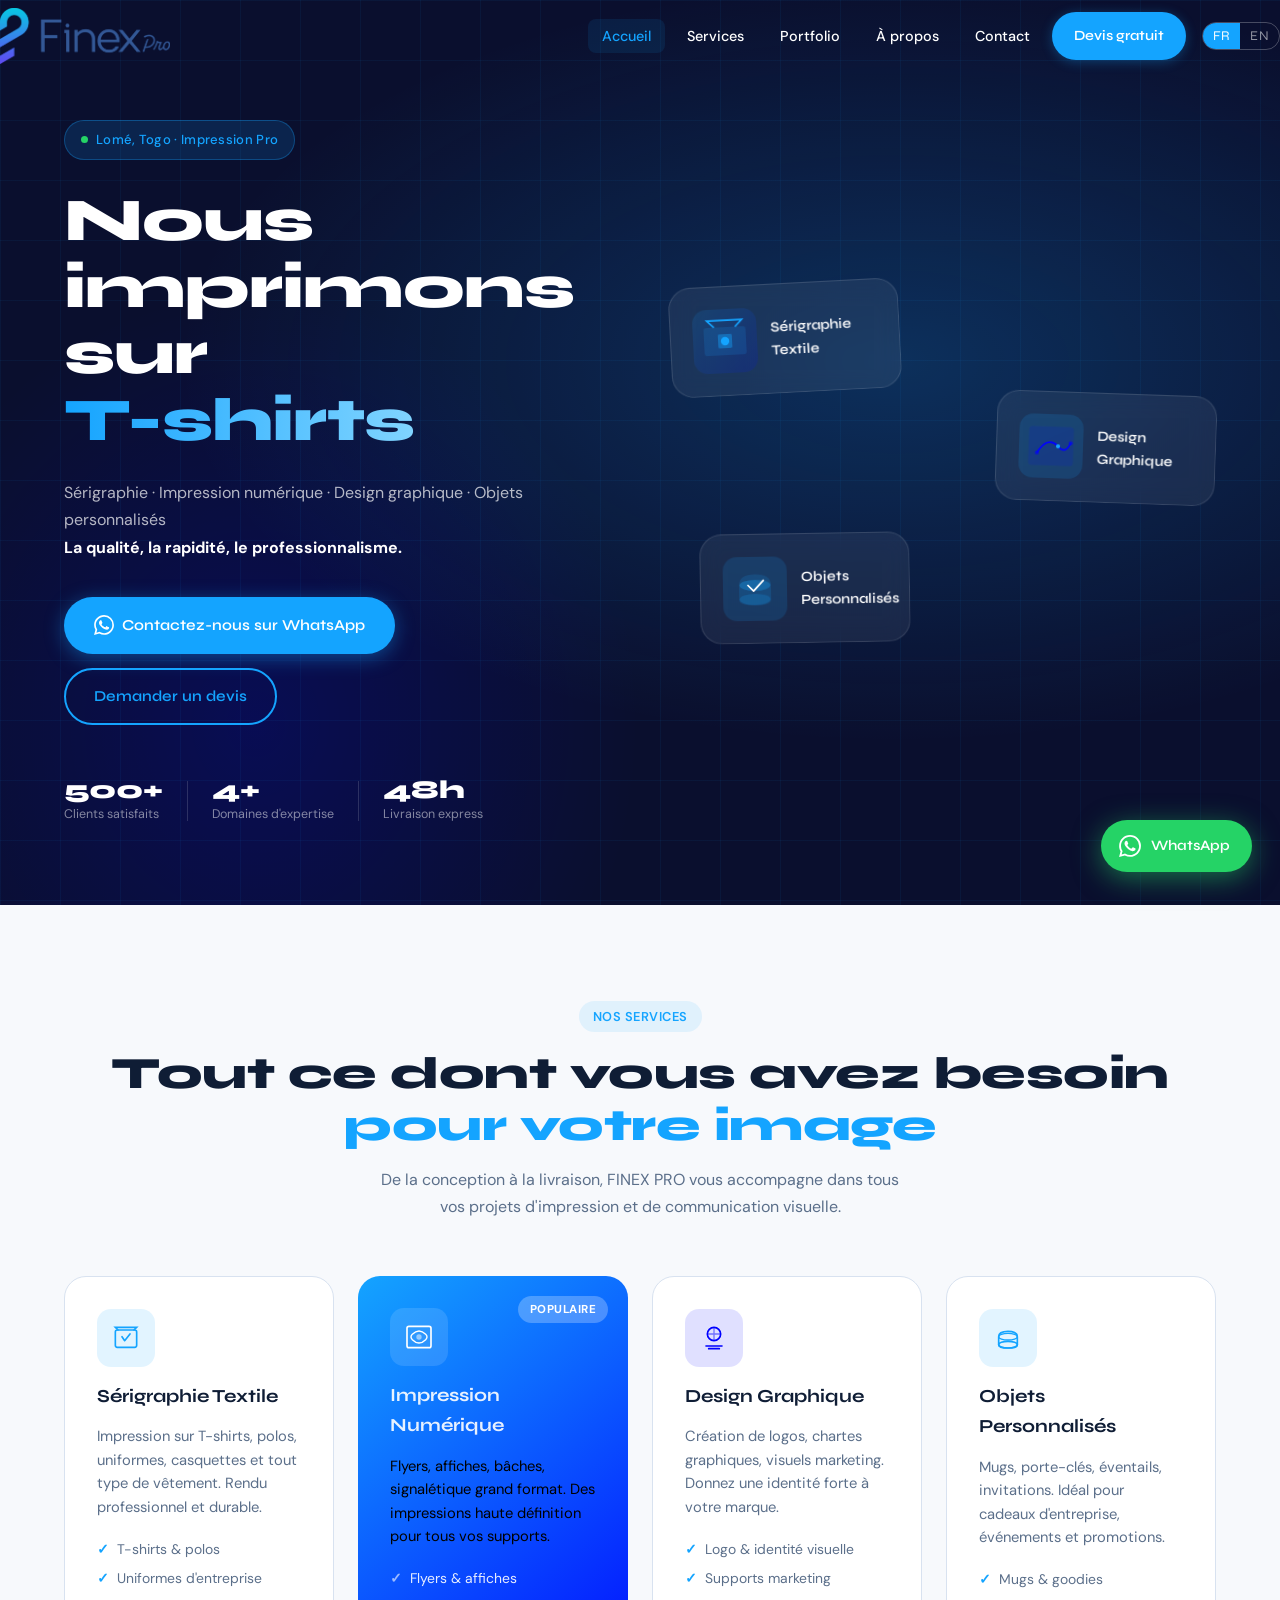
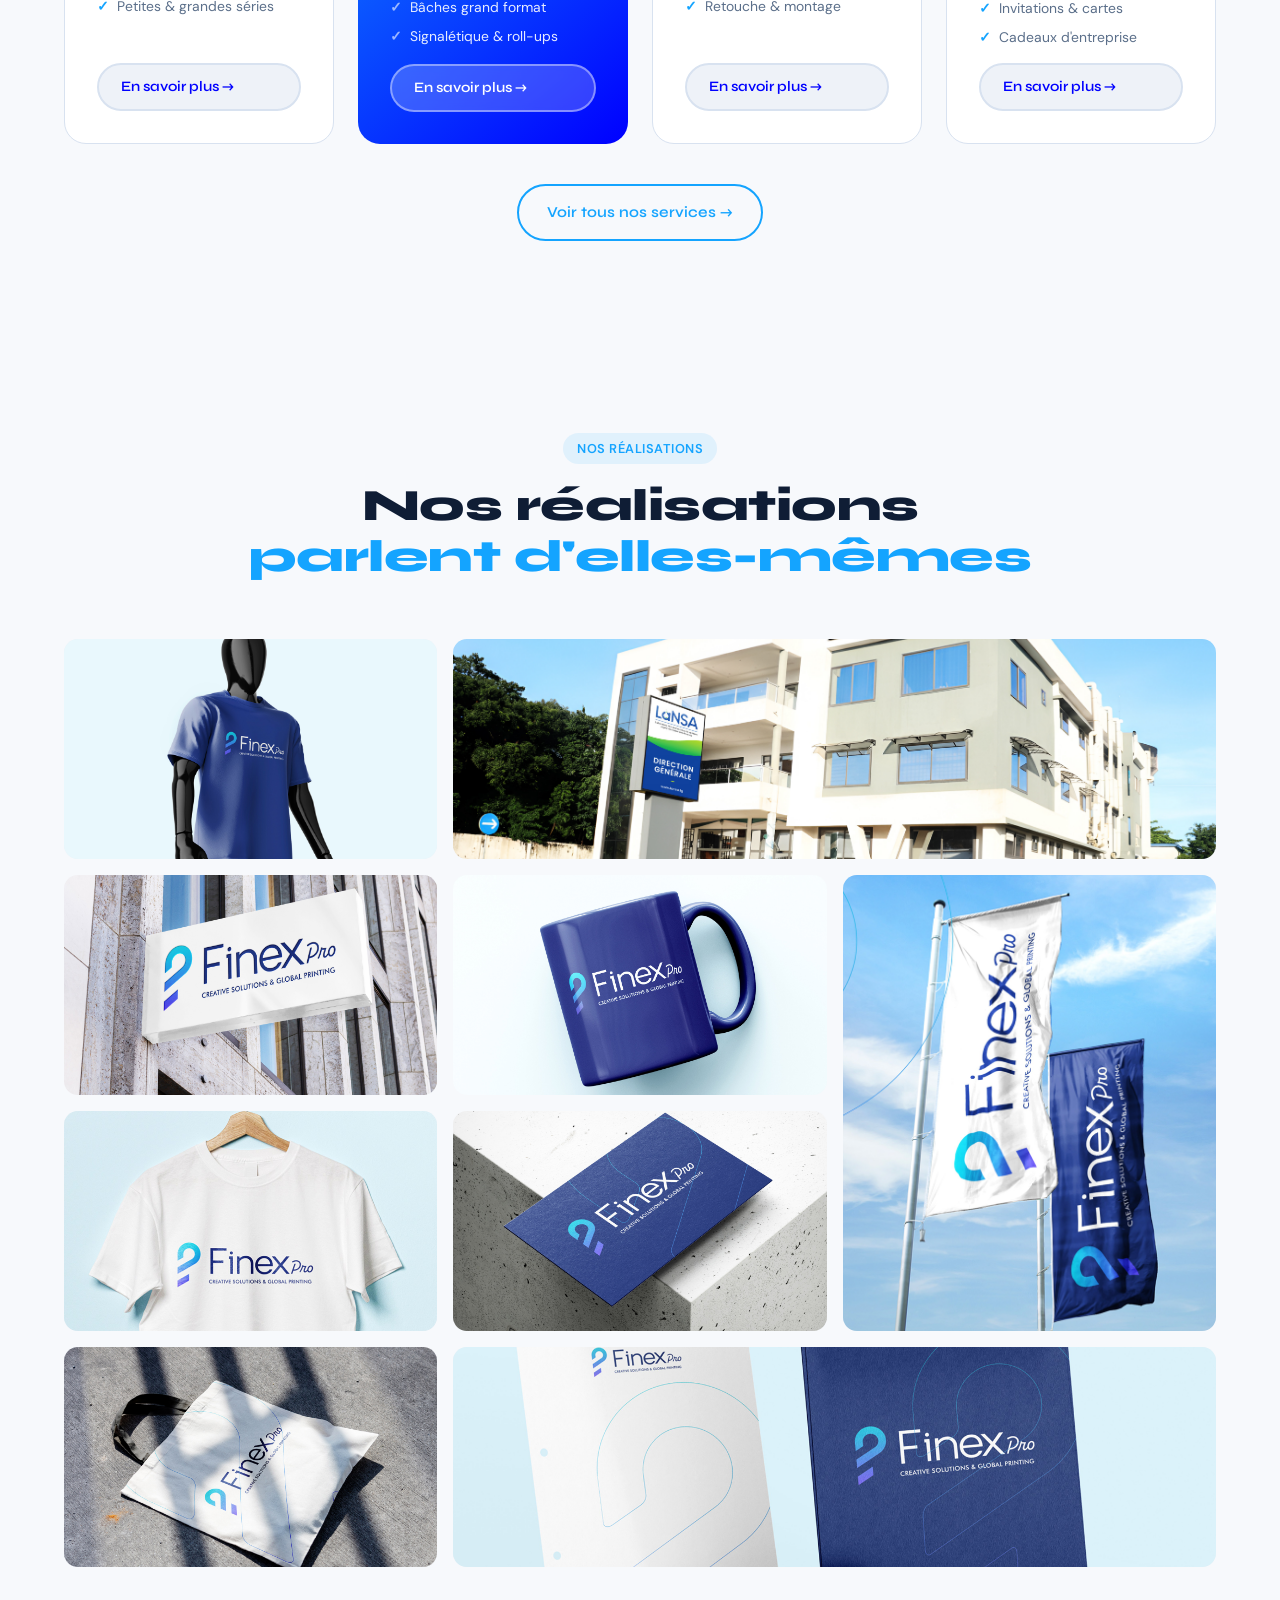
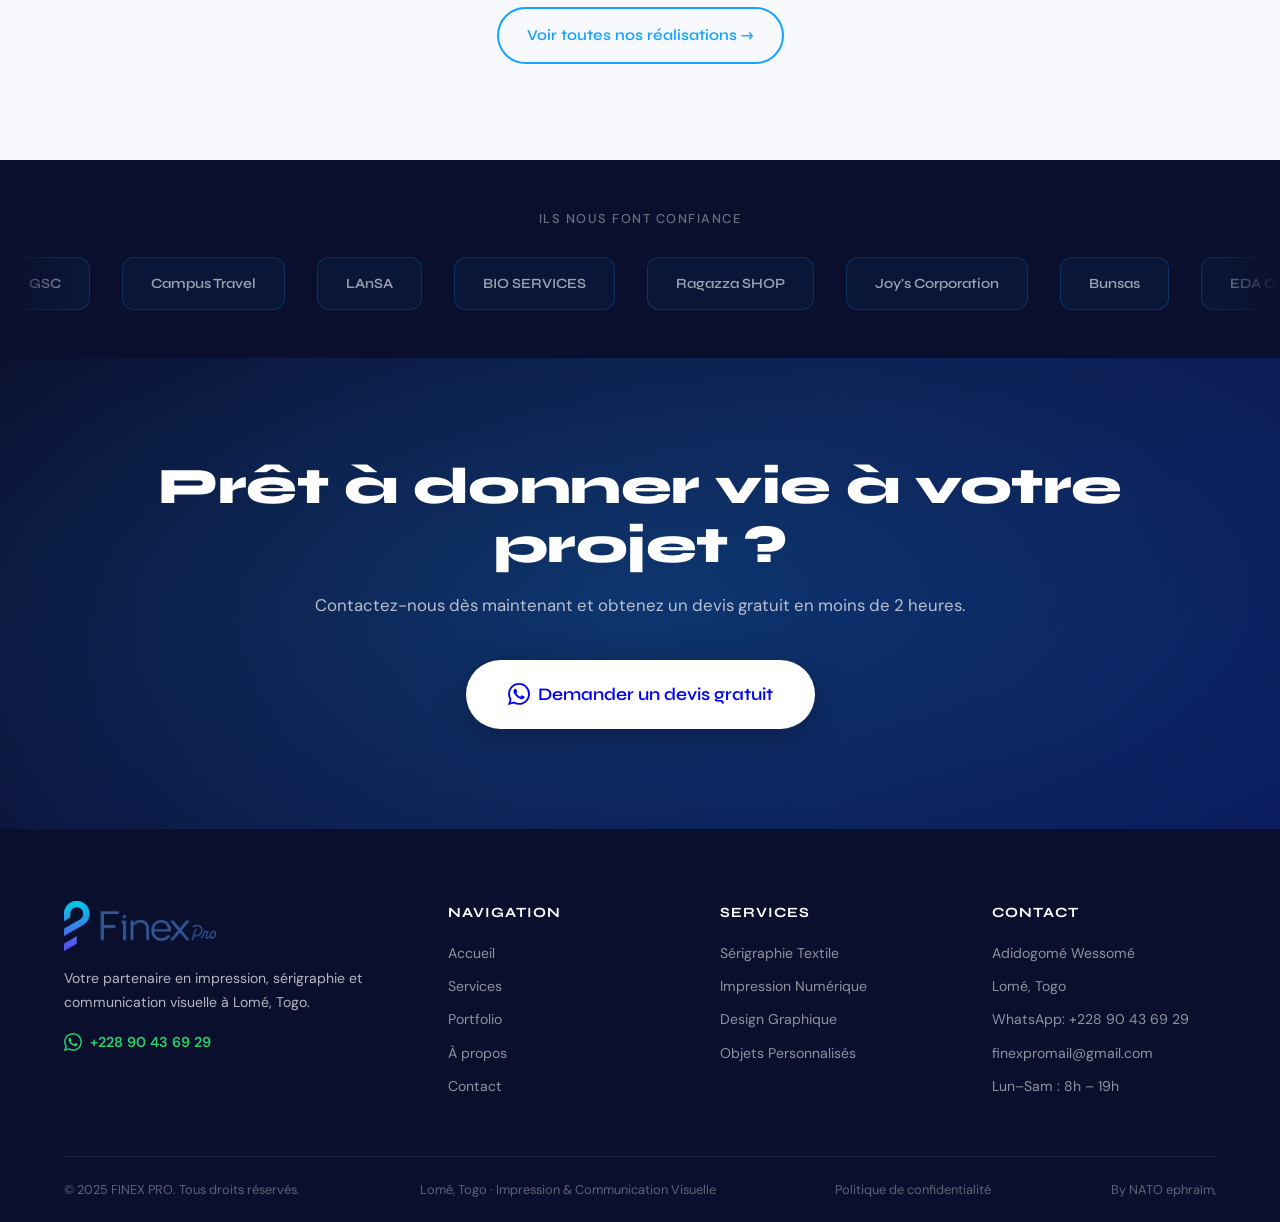
==== index.html @ 0921e0d8 "correct correct portfolio" ====
<!doctype html>
<html lang="fr">
  <head>
    <meta charset="UTF-8" />
    <meta name="viewport" content="width=device-width, initial-scale=1.0" />
    <title>FINEX PRO | Imprimerie, Sérigraphie & Design Graphique à Lomé, Togo</title>
    <meta
      name="description"
      content="FINEX PRO, spécialiste en sérigraphie, impression numérique, design graphique et objets personnalisés à Lomé, Togo."
    />
    <link rel="preconnect" href="https://fonts.googleapis.com" />
    <link rel="preconnect" href="https://fonts.gstatic.com" crossorigin />
    <link
      href="https://fonts.googleapis.com/css2?family=Syne:wght@400;600;700;800&family=DM+Sans:ital,opsz,wght@0,9..40,300;0,9..40,400;0,9..40,500;1,9..40,300&display=swap"
      rel="stylesheet"
    />
    <link rel="stylesheet" href="style.css" />
    <link
      rel="icon"
      href="assets/images/icon/favicon.png"
      type="image/svg+xml"
    />
  </head>
  <body>
    <a
      href="https://wa.me/22890436929?text=Bonjour%2C%20je%20souhaite%20obtenir%20un%20devis%20pour%20des%20services%20d%27impression."
      class="wa-float"
      target="_blank"
      rel="noopener"
      aria-label="Contact WhatsApp"
    >
      <svg viewBox="0 0 24 24" fill="currentColor">
        <path
          d="M17.472 14.382c-.297-.149-1.758-.867-2.03
          -.967-.273-.099-.471-.148-.67.15-.197.297-.767.966
          -.94 1.164-.173.199-.347.223-.644.075-.297-.15-1.255
          -.463-2.39-1.475-.883-.788-1.48-1.761-1.653-2.059-.173
          -.297-.018-.458.13-.606.134-.133.298-.347.446-.52.149
          -.174.198-.298.298-.497.099-.198.05-.371-.025-.52-.075-.149
          -.669-1.612-.916-2.207-.242-.579-.487-.5-.669-.51-.173-.008
          -.371-.01-.57-.01-.198 0-.52.074-.792.372-.272.297-1.04 1.016
          -1.04 2.479 0 1.462 1.065 2.875 1.213 3.074.149.198 2.096 3.2 5.077
           4.487.709.306 1.262.489 1.694.625.712.227 1.36.195 1.871.118.571
           -.085 1.758-.719 2.006-1.413.248-.694.248-1.289.173-1.413-.074-.124
           -.272-.198-.57-.347m-5.421 7.403h-.004a9.87 9.87 0 01-5.031-1.378l-.361
           -.214-3.741.982.998-3.648-.235-.374a9.86 9.86 0 01-1.51-5.26c.001-5.45 4.436
           -9.884 9.888-9.884 2.64 0 5.122 1.03 6.988 2.898a9.825 9.825 0 012.893 6.994c
           -.003 5.45-4.437 9.884-9.885 9.884m8.413-18.297A11.815 11.815 0 0012.05 0C5.495 0
            .16 5.335.157 11.892c0 2.096.547 4.142 1.588 5.945L.057 24l6.305-1.654a11.882 11.882 
            0 005.683 1.448h.005c6.554 0 11.89-5.335 11.893-11.893a11.821 11.821 0 00-3.48-8.413Z"
        />
      </svg>
      <span>WhatsApp</span>
    </a>

    <nav class="navbar" id="navbar">
      <div class="nav-inner">
        <a href="index.html" class="nav-logo">
          <span class="logo-mark"
            ><img
              src="assets/images/LOGO & SYMBOLE FinexPro 1.png"
              alt="FINEX PRO"
          /></span>
        </a>
        <button class="nav-toggle" id="navToggle" aria-label="Menu">
          <span></span><span></span><span></span>
        </button>
        <ul class="nav-links" id="navLinks">
          <li>
            <a href="index.html" class="nav-link active" data-i18n="nav.home">Accueil</a>
          </li>
          <li>
            <a href="services.html" class="nav-link" data-i18n="nav.services">Services</a>
          </li>
          <li>
            <a href="portfolio.html" class="nav-link" data-i18n="nav.portfolio">Portfolio</a>
          </li>
          <li>
            <a href="about.html" class="nav-link" data-i18n="nav.about">À propos</a>
          </li>
          <li>
            <a href="contact.html" class="nav-link" data-i18n="nav.contact">Contact</a>
          </li>
          <li>
            <a href="devis.html" class="btn btn-nav" data-i18n="nav.devis">Devis gratuit</a>
          </li>
          <li class="nav-controls">
            <div class="lang-switcher">
              <button class="lang-btn active" data-lang="fr">FR</button>
              <button class="lang-btn" data-lang="en">EN</button>
            </div>
          </li>
        </ul>
      </div>
    </nav>

    <section class="hero" id="home">
      <div class="hero-bg">
        <div class="hero-mesh"></div>
        <div class="hero-grid"></div>
      </div>
      <div class="hero-content">
        <div class="hero-badge reveal">
          <span class="badge-dot"></span>
          <span data-i18n="hero.badge">Lomé, Togo · Impression Pro</span>
        </div>
        <h1 class="hero-title reveal">
          <span data-i18n="hero.title.prefix">Nous imprimons sur</span><br />
          <span class="hero-rotate-wrap">
            <span class="hero-rotate" id="heroRotate">T-shirts</span>
          </span>
        </h1>
        <p class="hero-sub reveal">
          <span data-i18n="hero.sub">Sérigraphie, Impression numérique, Design graphique & Objets personnalisés</span><br/>
          <strong data-i18n="hero.sub.strong">La qualité, la rapidité, le professionnalisme.</strong>
        </p>
        <div class="hero-ctas reveal">
          <a
            href="https://wa.me/22890436929?text=Bonjour%2C%20je%20souhaite%20obtenir%20un%20devis%20pour%20des%20services%20d%27impression."
            class="btn btn-primary"
            target="_blank"
          >
            <svg viewBox="0 0 24 24" fill="currentColor" width="20" height="20">
              <path
                d="M17.472 14.382c-.297-.149-1.758-.867-2.03-.967-.273-.099-.471-.148-.67.15-.197.297-.767.966-.94 1.164-.173.199-.347.223-.644.075-.297-.15-1.255-.463-2.39-1.475-.883-.788-1.48-1.761-1.653-2.059-.173-.297-.018-.458.13-.606.134-.133.298-.347.446-.52.149-.174.198-.298.298-.497.099-.198.05-.371-.025-.52-.075-.149-.669-1.612-.916-2.207-.242-.579-.487-.5-.669-.51-.173-.008-.371-.01-.57-.01-.198 0-.52.074-.792.372-.272.297-1.04 1.016-1.04 2.479 0 1.462 1.065 2.875 1.213 3.074.149.198 2.096 3.2 5.077 4.487.709.306 1.262.489 1.694.625.712.227 1.36.195 1.871.118.571-.085 1.758-.719 2.006-1.413.248-.694.248-1.289.173-1.413-.074-.124-.272-.198-.57-.347m-5.421 7.403h-.004a9.87 9.87 0 01-5.031-1.378l-.361-.214-3.741.982.998-3.648-.235-.374a9.86 9.86 0 01-1.51-5.26c.001-5.45 4.436-9.884 9.888-9.884 2.64 0 5.122 1.03 6.988 2.898a9.825 9.825 0 012.893 6.994c-.003 5.45-4.437 9.884-9.885 9.884m8.413-18.297A11.815 11.815 0 0012.05 0C5.495 0 .16 5.335.157 11.892c0 2.096.547 4.142 1.588 5.945L.057 24l6.305-1.654a11.882 11.882 0 005.683 1.448h.005c6.554 0 11.89-5.335 11.893-11.893a11.821 11.821 0 00-3.48-8.413Z"
              />
            </svg>
            <span data-i18n="hero.cta.wa">Contactez-nous sur WhatsApp</span>
          </a>
          <a
            href="devis.html"
            class="btn btn-outline"
            data-i18n="hero.cta.devis"
            >Demander un devis</a
          >
        </div>
        <div class="hero-stats reveal">
          <div class="stat">
            <span class="stat-num">500+</span>
            <span class="stat-label" data-i18n="hero.stat1">Clients satisfaits</span>
          </div>
          <div class="stat-div"></div>
          <div class="stat">
            <span class="stat-num">4</span>
            <span class="stat-label" data-i18n="hero.stat2">Domaines d'expertise</span>
          </div>
          <div class="stat-div"></div>
          <div class="stat">
            <span class="stat-num">48h</span>
            <span class="stat-label" data-i18n="hero.stat3">Livraison express</span>
          </div>
        </div>
      </div>
      <div class="hero-visual reveal">
        <div class="hero-card-stack">
          <div class="hcard hcard-1">
            <div
              class="hcard-img"
              style="background: linear-gradient(135deg, #14a4ff22, #0000ff22)"
            >
              <svg
                viewBox="0 0 80 80"
                fill="none"
                xmlns="http://www.w3.org/2000/svg"
                width="56"
                height="56"
              >
                <rect
                  x="10"
                  y="20"
                  width="60"
                  height="40"
                  rx="4"
                  fill="#14a4ff"
                  opacity=".15"
                />
                <path
                  d="M25 20 L15 10 L65 10 L55 20"
                  stroke="#14a4ff"
                  stroke-width="2.5"
                  fill="none"
                />
                <rect
                  x="30"
                  y="30"
                  width="20"
                  height="20"
                  rx="2"
                  fill="#14a4ff"
                  opacity=".4"
                />
                <circle cx="40" cy="40" r="6" fill="#14a4ff" />
              </svg>
            </div>
            <span data-i18n="hero.card1">Sérigraphie Textile</span>
          </div>
          <div class="hcard hcard-2">
            <div class="hcard-img">
              <svg
                viewBox="0 0 80 80"
                fill="none"
                xmlns="http://www.w3.org/2000/svg"
                width="56"
                height="56"
              >
                <rect
                  x="8"
                  y="12"
                  width="64"
                  height="56"
                  rx="5"
                  fill="#0000ff"
                  opacity=".12"
                />
                <path
                  d="M20 50 Q35 25 50 40 Q60 52 68 35"
                  stroke="#0000ff"
                  stroke-width="2.5"
                  fill="none"
                />
                <circle cx="20" cy="50" r="3" fill="#0000ff" opacity=".6" />
                <circle cx="50" cy="40" r="3" fill="#14a4ff" />
                <circle cx="68" cy="35" r="3" fill="#0000ff" opacity=".6" />
              </svg>
            </div>
            <span data-i18n="hero.card2">Design Graphique</span>
          </div>
          <div class="hcard hcard-3">
            <div class="hcard-img">
              <svg
                viewBox="0 0 80 80"
                fill="none"
                xmlns="http://www.w3.org/2000/svg"
                width="56"
                height="56"
              >
                <ellipse
                  cx="40"
                  cy="55"
                  rx="22"
                  ry="8"
                  fill="#14a4ff"
                  opacity=".2"
                />
                <path
                  d="M18 35 Q18 20 40 20 Q62 20 62 35 L62 55 Q62 63 40 63 Q18 63 18 55 Z"
                  fill="#14a4ff"
                  opacity=".15"
                  stroke="#14a4ff"
                  stroke-width="1.5"
                />
                <ellipse
                  cx="40"
                  cy="35"
                  rx="22"
                  ry="8"
                  fill="#14a4ff"
                  opacity=".3"
                />
                <path
                  d="M30 35 L38 43 L52 28"
                  stroke="#fff"
                  stroke-width="2.5"
                  stroke-linecap="round"
                  stroke-linejoin="round"
                />
              </svg>
            </div>
            <span data-i18n="hero.card3">Objets Personnalisés</span>
          </div>
        </div>
      </div>
    </section>

    <!-- Services (aperçu) -->
    <section class="section services" id="services">
      <div class="container">
        <div class="section-header reveal">
          <span class="section-tag" data-i18n="svc.tag">Nos Services</span>
          <h2 class="section-title">
            <span data-i18n="svc.title">Tout ce dont vous avez besoin</span
            ><br /><em data-i18n="svc.title.em">pour votre image</em>
          </h2>
          <p class="section-desc" data-i18n="svc.desc">
            De la conception à la livraison, FINEX PRO vous accompagne dans tous
            vos projets d'impression et de communication visuelle.
          </p>
        </div>
        <div class="services-grid">
          <div class="service-card reveal" data-delay="0">
            <div class="service-icon" style="--ic: #14a4ff">
              <svg viewBox="0 0 48 48" fill="none" width="32" height="32">
                <path
                  d="M12 12 L8 8 L40 8 L36 12"
                  stroke="currentColor"
                  stroke-width="2.5"
                  fill="none"
                  stroke-linecap="round"
                />
                <rect
                  x="8"
                  y="12"
                  width="32"
                  height="26"
                  rx="3"
                  stroke="currentColor"
                  stroke-width="2.5"
                />
                <path
                  d="M18 22 L22 28 L30 18"
                  stroke="currentColor"
                  stroke-width="2.5"
                  stroke-linecap="round"
                  stroke-linejoin="round"
                />
              </svg>
            </div>
            <h3 data-i18n="svc.s1.title">Sérigraphie Textile</h3>
            <p data-i18n="svc.s1.desc">
              Impression sur T-shirts, polos, uniformes, casquettes et tout type
              de vêtement. Rendu professionnel et durable.
            </p>
            <ul class="service-features">
              <li><span data-i18n="svc.s1.f1">T-shirts &amp; polos</span></li>
              <li><span data-i18n="svc.s1.f2">Uniformes d'entreprise</span></li>
              <li>
                <span data-i18n="svc.s1.f3">Petites &amp; grandes séries</span>
              </li>
            </ul>
            <a
              href="services.html#serigraphie"
              class="btn btn-service"
              data-i18n="svc.s1.btn"
              >En savoir plus →</a
            >
          </div>
          <div
            class="service-card service-card--featured reveal"
            data-delay="100"
          >
            <div class="service-badge" data-i18n="svc.s2.badge">Populaire</div>
            <div class="service-icon" style="--ic: #fff">
              <svg viewBox="0 0 48 48" fill="none" width="32" height="32">
                <rect
                  x="6"
                  y="8"
                  width="36"
                  height="32"
                  rx="3"
                  stroke="currentColor"
                  stroke-width="2.5"
                />
                <path
                  d="M14 20 Q24 10 34 20 Q38 24 34 28 Q24 38 14 28 Q10 24 14 20Z"
                  stroke="currentColor"
                  stroke-width="2"
                  fill="none"
                />
                <circle
                  cx="24"
                  cy="24"
                  r="4"
                  fill="currentColor"
                  opacity=".5"
                />
              </svg>
            </div>
            <h3 data-i18n="svc.s2.title">Impression Numérique</h3>
            <p data-i18n="svc.s2.desc" style="color:#000;">
              Flyers, affiches, bâches, signalétique grand format. Des
              impressions haute définition pour tous vos supports.
            </p>
            <ul class="service-features">
              <li><span data-i18n="svc.s2.f1">Flyers &amp; affiches</span></li>
              <li><span data-i18n="svc.s2.f2">Bâches grand format</span></li>
              <li>
                <span data-i18n="svc.s2.f3">Signalétique &amp; roll-ups</span>
              </li>
            </ul>
            <a
              href="services.html#impression"
              class="btn btn-service-light"
              data-i18n="svc.s2.btn"
              >En savoir plus →</a
            >
          </div>
          <div class="service-card reveal" data-delay="200">
            <div class="service-icon" style="--ic: #0000ff">
              <svg viewBox="0 0 48 48" fill="none" width="32" height="32">
                <circle
                  cx="24"
                  cy="18"
                  r="10"
                  stroke="currentColor"
                  stroke-width="2.5"
                />
                <path
                  d="M24 8 L24 28 M14 18 L34 18"
                  stroke="currentColor"
                  stroke-width="2"
                  opacity=".5"
                />
                <path
                  d="M12 36 L36 36 M16 40 L32 40"
                  stroke="currentColor"
                  stroke-width="2.5"
                  stroke-linecap="round"
                />
              </svg>
            </div>
            <h3 data-i18n="svc.s3.title">Design Graphique</h3>
            <p data-i18n="svc.s3.desc">
              Création de logos, chartes graphiques, visuels marketing. Donnez
              une identité forte à votre marque.
            </p>
            <ul class="service-features">
              <li>
                <span data-i18n="svc.s3.f1">Logo &amp; identité visuelle</span>
              </li>
              <li><span data-i18n="svc.s3.f2">Supports marketing</span></li>
              <li><span data-i18n="svc.s3.f3">Retouche &amp; montage</span></li>
            </ul>
            <a
              href="services.html#design"
              class="btn btn-service"
              data-i18n="svc.s3.btn"
              >En savoir plus →</a
            >
          </div>
          <div class="service-card reveal" data-delay="300">
            <div class="service-icon" style="--ic: #14a4ff">
              <svg viewBox="0 0 48 48" fill="none" width="32" height="32">
                <ellipse
                  cx="24"
                  cy="34"
                  rx="14"
                  ry="5"
                  stroke="currentColor"
                  stroke-width="2.5"
                />
                <path
                  d="M10 22 Q10 14 24 14 Q38 14 38 22 L38 34 Q38 39 24 39 Q10 39 10 34 Z"
                  stroke="currentColor"
                  stroke-width="2.5"
                  fill="none"
                />
                <ellipse
                  cx="24"
                  cy="22"
                  rx="14"
                  ry="5"
                  stroke="currentColor"
                  stroke-width="2"
                />
              </svg>
            </div>
            <h3 data-i18n="svc.s4.title">Objets Personnalisés</h3>
            <p data-i18n="svc.s4.desc">
              Mugs, porte-clés, éventails, invitations. Idéal pour cadeaux
              d'entreprise, événements et promotions.
            </p>
            <ul class="service-features">
              <li><span data-i18n="svc.s4.f1">Mugs &amp; goodies</span></li>
              <li>
                <span data-i18n="svc.s4.f2">Invitations &amp; cartes</span>
              </li>
              <li><span data-i18n="svc.s4.f3">Cadeaux d'entreprise</span></li>
            </ul>
            <a
              href="services.html#objets"
              class="btn btn-service"
              data-i18n="svc.s4.btn"
              >En savoir plus →</a
            >
          </div>
        </div>
        <div class="section-cta reveal">
          <a href="services.html" class="btn btn-outline" data-i18n="svc.all"
            >Voir tous nos services →</a
          >
        </div>
      </div>
    </section>

    <!-- Portfolio (aperçu) -->
    <section class="section portfolio" id="portfolio">
      <div class="container">
        <div class="section-header reveal">
          <span class="section-tag" data-i18n="pf.tag">Nos Réalisations</span>
          <h2 class="section-title">
            <span data-i18n="pf.title">Nos réalisations</span><br /><em
              data-i18n="pf.title.em"
              >parlent d'elles-mêmes</em
            >
          </h2>
        </div>
        <div class="portfolio-grid" id="portfolioGrid">
          <!-- Item 1 -->
          <div class="portfolio-item reveal" data-category="serigraphie">
            <div class="portfolio-img">
              <img src="assets/images/image.png" alt="T-shirt personnalisé FINEX PRO" loading="lazy" style="object-position:center 15%;" />
            </div>
            <div class="portfolio-overlay">
              <span>T-shirt Personnalisé</span>
              <small>Sérigraphie Textile</small>
            </div>
          </div>
          <!-- Item 2 – wide -->
          <div class="portfolio-item portfolio-item--wide reveal" data-category="impression">
            <div class="portfolio-img">
              <img src="assets/images/LaNSA - CHARTE GRAPHIQUE - 03-70.jpg.jpeg" alt="Signalétique extérieure LaNSA" loading="lazy" style="object-position:center center;" />
            </div>
            <div class="portfolio-overlay">
              <span>Signalétique Extérieure</span>
              <small>Impression Numérique</small>
            </div>
          </div>
          <!-- Item 3 -->
          <div class="portfolio-item reveal" data-category="design">
            <div class="portfolio-img">
              <img src="assets/images/enseigne murale.png" alt="Enseigne murale lumineuse" loading="lazy" style="object-position:center center;" />
            </div>
            <div class="portfolio-overlay">
              <span>Enseigne Murale</span>
              <small>Design Graphique</small>
            </div>
          </div>
          <!-- Item 4 -->
          <div class="portfolio-item reveal" data-category="objets">
            <div class="portfolio-img">
              <img src="assets/images/gobelet.png" alt="Gobelet personnalisé" loading="lazy" style="object-position:center center;" />
            </div>
            <div class="portfolio-overlay">
              <span>Gobelet Personnalisé</span>
              <small>Objets Personnalisés</small>
            </div>
          </div>
          <!-- Item 5 – tall -->
          <div class="portfolio-item portfolio-item--tall reveal" data-category="impression">
            <div class="portfolio-img">
              <img src="assets/images/image_3.png" alt="Drapeaux grand format" loading="lazy" style="object-position:center top;" />
            </div>
            <div class="portfolio-overlay">
              <span>Drapeaux Grand Format</span>
              <small>Impression Numérique</small>
            </div>
          </div>
          <!-- Item 6 -->
          <div class="portfolio-item reveal" data-category="serigraphie">
            <div class="portfolio-img">
              <img src="assets/images/image_4.png" alt="T-shirt blanc sérigraphié" loading="lazy" style="object-position:center 20%;" />
            </div>
            <div class="portfolio-overlay">
              <span>T-shirt Sérigraphié</span>
              <small>Sérigraphie Textile</small>
            </div>
          </div>
          <!-- Item 7 -->
          <div class="portfolio-item reveal" data-category="design">
            <div class="portfolio-img">
              <img src="assets/images/plaques.png" alt="Carte de visite premium" loading="lazy" style="object-position:center center;" />
            </div>
            <div class="portfolio-overlay">
              <span>Carte de Visite Premium</span>
              <small>Design Graphique</small>
            </div>
          </div>
          <!-- Item 8 -->
          <div class="portfolio-item reveal" data-category="serigraphie">
            <div class="portfolio-img">
              <img src="assets/images/sac à main.png" alt="Tote bag personnalisé sérigraphié" loading="lazy" style="object-position:center 40%;" />
            </div>
            <div class="portfolio-overlay">
              <span>Tote Bag Personnalisé</span>
              <small>Sérigraphie Textile</small>
            </div>
          </div>
          <!-- Item 9 – wide -->
          <div class="portfolio-item portfolio-item--wide reveal" data-category="impression">
            <div class="portfolio-img">
              <img src="assets/images/envloppe personalisé.png" alt="Papeterie d'entreprise personnalisée" loading="lazy" style="object-position:center 35%;" />
            </div>
            <div class="portfolio-overlay">
              <span>Papeterie d'Entreprise</span>
              <small>Impression Numérique</small>
            </div>
          </div>
        </div>
        <div class="portfolio-cta reveal">
          <a href="portfolio.html" class="btn btn-outline" data-i18n="pf.all"
            >Voir toutes nos réalisations →</a
          >
        </div>
      </div>
      <div class="lightbox" id="lightbox">
        <button class="lightbox-close" id="lightboxClose">✕</button>
        <div class="lightbox-content" id="lightboxContent"></div>
      </div>
    </section>


    <!-- Partenaires -->
    <section class="partners">
      <div class="partners-label" data-i18n="partners.label">
        Ils nous font confiance
      </div>
      <div class="partners-track-wrap">
        <div class="partners-track" id="partnersTrack">
          <div class="partner-logo">GSC</div>
          <div class="partner-logo">Campus Travel</div>
          <div class="partner-logo">LAnSA</div>
          <div class="partner-logo">BIO SERVICES</div>
          <div class="partner-logo">Ragazza SHOP</div>
          <div class="partner-logo">Joy's Corporation</div>
          <div class="partner-logo">Bunsas</div>
          <div class="partner-logo">EDA OBA Hotel</div>
          <div class="partner-logo">GSC</div>
          <div class="partner-logo">Campus Travel</div>
          <div class="partner-logo">LAnSA</div>
          <div class="partner-logo">BIO SERVICES</div>
          <div class="partner-logo">Ragazza SHOP</div>
          <div class="partner-logo">Joy's Corporation</div>
          <div class="partner-logo">Bunsas</div>
          <div class="partner-logo">EDA OBA Hotel</div>
        </div>
      </div>
    </section>

    <!-- CTA finale -->
    <section class="cta-section reveal">
      <div class="cta-bg"></div>
      <div class="container">
        <div class="cta-inner">
          <h2 data-i18n="cta.title">Prêt à donner vie à votre projet ?</h2>
          <p data-i18n="cta.desc">
            Contactez-nous dès maintenant et obtenez un devis gratuit en moins
            de 2 heures.
          </p>
          <a href="devis.html" class="btn btn-cta">
            <svg viewBox="0 0 24 24" fill="currentColor" width="22" height="22">
              <path
                d="M17.472 14.382c-.297-.149-1.758-.867-2.03-.967-.273-.099-.471-.148-.67.15-.197.297-.767.966-.94 1.164-.173.199-.347.223-.644.075-.297-.15-1.255-.463-2.39-1.475-.883-.788-1.48-1.761-1.653-2.059-.173-.297-.018-.458.13-.606.134-.133.298-.347.446-.52.149-.174.198-.298.298-.497.099-.198.05-.371-.025-.52-.075-.149-.669-1.612-.916-2.207-.242-.579-.487-.5-.669-.51-.173-.008-.371-.01-.57-.01-.198 0-.52.074-.792.372-.272.297-1.04 1.016-1.04 2.479 0 1.462 1.065 2.875 1.213 3.074.149.198 2.096 3.2 5.077 4.487.709.306 1.262.489 1.694.625.712.227 1.36.195 1.871.118.571-.085 1.758-.719 2.006-1.413.248-.694.248-1.289.173-1.413-.074-.124-.272-.198-.57-.347m-5.421 7.403h-.004a9.87 9.87 0 01-5.031-1.378l-.361-.214-3.741.982.998-3.648-.235-.374a9.86 9.86 0 01-1.51-5.26c.001-5.45 4.436-9.884 9.888-9.884 2.64 0 5.122 1.03 6.988 2.898a9.825 9.825 0 012.893 6.994c-.003 5.45-4.437 9.884-9.885 9.884m8.413-18.297A11.815 11.815 0 0012.05 0C5.495 0 .16 5.335.157 11.892c0 2.096.547 4.142 1.588 5.945L.057 24l6.305-1.654a11.882 11.882 0 005.683 1.448h.005c6.554 0 11.89-5.335 11.893-11.893a11.821 11.821 0 00-3.48-8.413Z"
              />
            </svg>
            <span data-i18n="cta.btn">Demander un devis gratuit</span>
          </a>
        </div>
      </div>
    </section>

    <footer class="footer">
      <div class="container">
        <div class="footer-inner">
          <div class="footer-brand">
            <a href="index.html" class="nav-logo">
              <span class="logo-mark"><img src="assets/images/LOGO & SYMBOLE FinexPro 1.png" alt="FINEX PRO" /></span>
            </a>
            <p data-i18n="footer.brand.desc">
              Votre partenaire en impression, sérigraphie et communication
              visuelle à Lomé, Togo.
            </p>
            <a
              href="https://wa.me/22890436929"
              target="_blank"
              class="footer-wa"
            >
              <svg
                viewBox="0 0 24 24"
                fill="currentColor"
                width="18"
                height="18"
              >
                <path
                  d="M17.472 14.382c-.297-.149-1.758-.867-2.03-.967-.273-.099-.471-.148-.67.15-.197.297-.767.966-.94 1.164-.173.199-.347.223-.644.075-.297-.15-1.255-.463-2.39-1.475-.883-.788-1.48-1.761-1.653-2.059-.173-.297-.018-.458.13-.606.134-.133.298-.347.446-.52.149-.174.198-.298.298-.497.099-.198.05-.371-.025-.52-.075-.149-.669-1.612-.916-2.207-.242-.579-.487-.5-.669-.51-.173-.008-.371-.01-.57-.01-.198 0-.52.074-.792.372-.272.297-1.04 1.016-1.04 2.479 0 1.462 1.065 2.875 1.213 3.074.149.198 2.096 3.2 5.077 4.487.709.306 1.262.489 1.694.625.712.227 1.36.195 1.871.118.571-.085 1.758-.719 2.006-1.413.248-.694.248-1.289.173-1.413-.074-.124-.272-.198-.57-.347m-5.421 7.403h-.004a9.87 9.87 0 01-5.031-1.378l-.361-.214-3.741.982.998-3.648-.235-.374a9.86 9.86 0 01-1.51-5.26c.001-5.45 4.436-9.884 9.888-9.884 2.64 0 5.122 1.03 6.988 2.898a9.825 9.825 0 012.893 6.994c-.003 5.45-4.437 9.884-9.885 9.884m8.413-18.297A11.815 11.815 0 0012.05 0C5.495 0 .16 5.335.157 11.892c0 2.096.547 4.142 1.588 5.945L.057 24l6.305-1.654a11.882 11.882 0 005.683 1.448h.005c6.554 0 11.89-5.335 11.893-11.893a11.821 11.821 0 00-3.48-8.413Z"
                />
              </svg>
              +228 90 43 69 29
            </a>
          </div>
          <div class="footer-links">
            <h4 data-i18n="footer.nav.h">Navigation</h4>
            <a href="index.html" data-i18n="nav.home">Accueil</a>
            <a href="services.html" data-i18n="nav.services">Services</a>
            <a href="portfolio.html" data-i18n="nav.portfolio">Portfolio</a>
            <a href="about.html" data-i18n="nav.about">À propos</a>
            <a href="contact.html" data-i18n="nav.contact">Contact</a>
          </div>
          <div class="footer-links">
            <h4 data-i18n="footer.svc.h">Services</h4>
            <a href="services.html#serigraphie" data-i18n="footer.svc.s1"
              >Sérigraphie Textile</a
            >
            <a href="services.html#impression" data-i18n="footer.svc.s2"
              >Impression Numérique</a
            >
            <a href="services.html#design" data-i18n="footer.svc.s3"
              >Design Graphique</a
            >
            <a href="services.html#objets" data-i18n="footer.svc.s4"
              >Objets Personnalisés</a
            >
          </div>
          <div class="footer-links">
            <h4 data-i18n="footer.contact.h">Contact</h4>
            <span>Adidogomé Wessomé</span>
            <span>Lomé, Togo</span>
            <a href="https://wa.me/22890436929" target="_blank">WhatsApp: +228 90 43 69 29</a>
            <a href="mailto:finexpromail@gmail.com">finexpromail@gmail.com</a>
            <span data-i18n="footer.hours">Lun–Sam : 8h – 19h</span>
          </div>
        </div>
        <div class="footer-bottom">
          <span data-i18n="footer.copy"
            >© 2025 FINEX PRO. Tous droits réservés.</span
          >
          <span data-i18n="footer.tagline"
            >Lomé, Togo · Impression &amp; Communication Visuelle</span
          >
          <a href="privacy.html">Politique de confidentialité</a>
          <a href="#"><span>By NATO ephraïm,</span></a>
        </div>
      </div>
    </footer>

    <script src="script.js"></script>
  </body>
</html>
---- style.css ----
/* ===================================
   FINEX PRO — style.css
   Modern Corporate · Blue Edition
   =================================== */

/* -------- TOKENS -------- */
:root {
  --blue:       rgb(20, 164, 255);
  --blue-deep:  rgb(0, 0, 255);
  --blue-dark:  #0a0f2e;
  --blue-mid:   #0d1a4a;
  --white:      #ffffff;
  --gray-50:    #f7f9fc;
  --gray-100:   #eef2f8;
  --gray-200:   #d8e2f0;
  --gray-400:   #8fa3c0;
  --gray-700:   #2d3a52;
  --text:       #0f1d35;
  --text-muted: #5b6f8a;
  --radius:     14px;
  --radius-lg:  22px;
  --shadow:     0 4px 24px rgba(20,164,255,.12);
  --shadow-lg:  0 12px 48px rgba(20,164,255,.18);
  --transition: 0.35s cubic-bezier(.4,0,.2,1);
}

/* -------- RESET -------- */
*, *::before, *::after { box-sizing: border-box; margin: 0; padding: 0; }
html { scroll-behavior: smooth; font-size: 16px; }
body {
  font-family: 'DM Sans', sans-serif;
  color: var(--text);
  background: var(--white);
  line-height: 1.65;
  overflow-x: hidden;
}
img { max-width: 100%; display: block; }
a { text-decoration: none; color: inherit; }
ul { list-style: none; }
button { cursor: pointer; font-family: inherit; }

/* -------- UTILITY -------- */
.container {
  max-width: 1200px;
  margin: 0 auto;
  padding: 0 24px;
}
.section { padding: 96px 0; }

/* -------- REVEAL ANIMATION -------- */
.reveal {
  opacity: 0;
  transform: translateY(32px);
  transition: opacity 0.7s ease, transform 0.7s ease;
}
.reveal.visible {
  opacity: 1;
  transform: translateY(0);
}
[data-delay="100"] { transition-delay: 0.1s !important; }
[data-delay="200"] { transition-delay: 0.2s !important; }
[data-delay="300"] { transition-delay: 0.3s !important; }

/* ======== BUTTONS ======== */
.btn {
  display: inline-flex;
  align-items: center;
  gap: 8px;
  padding: 14px 28px;
  border-radius: 100px;
  font-family: 'Syne', sans-serif;
  font-size: 0.95rem;
  font-weight: 600;
  transition: var(--transition);
  white-space: nowrap;
  border: 2px solid transparent;
}
.btn-primary {
  background: var(--blue);
  color: var(--white);
  box-shadow: 0 4px 20px rgba(20,164,255,.4);
}
.btn-primary:hover {
  background: var(--blue-deep);
  box-shadow: 0 8px 32px rgba(0,0,255,.4);
  transform: translateY(-2px);
}
.btn-outline {
  border-color: var(--blue);
  color: var(--blue);
  background: transparent;
}
.btn-outline:hover {
  background: var(--blue);
  color: var(--white);
  transform: translateY(-2px);
}
.btn-nav {
  background: var(--blue);
  color: var(--white);
  padding: 10px 20px;
  font-size: 0.88rem;
  box-shadow: 0 2px 12px rgba(20,164,255,.3);
  position: relative;
  overflow: hidden;
  transition: transform 0.25s ease, box-shadow 0.25s ease, background 0.25s ease;
}
.btn-nav::after {
  content: '';
  position: absolute;
  inset: 0;
  background: linear-gradient(120deg, transparent 0%, rgba(255,255,255,.25) 50%, transparent 100%);
  transform: translateX(-100%);
  transition: transform 0.45s ease;
}
.btn-nav:hover {
  background: var(--blue-deep);
  transform: translateY(-2px) scale(1.04);
  box-shadow: 0 8px 28px rgba(20,164,255,.55);
}
.btn-nav:hover::after {
  transform: translateX(100%);
}
.btn-nav:active {
  transform: translateY(0) scale(0.98);
  box-shadow: 0 2px 12px rgba(20,164,255,.3);
}
.btn-service {
  background: var(--gray-100);
  color: var(--blue-deep);
  border-color: var(--gray-200);
  padding: 10px 22px;
  font-size: 0.9rem;
  margin-top: auto;
}
.btn-service:hover { background: var(--blue); color: var(--white); border-color: var(--blue); }
.btn-service-light {
  background: rgba(255,255,255,.2);
  color: var(--white);
  border-color: rgba(255,255,255,.4);
  padding: 10px 22px;
  font-size: 0.9rem;
  margin-top: auto;
  backdrop-filter: blur(6px);
}
.btn-service-light:hover { background: var(--white); color: var(--blue-deep); }
.btn-cta {
  background: var(--white);
  color: var(--blue-deep);
  font-size: 1.1rem;
  padding: 18px 40px;
  box-shadow: 0 8px 32px rgba(0,0,0,.25);
}
.btn-cta:hover { background: var(--gray-50); transform: translateY(-3px) scale(1.02); }
.btn-full { width: 100%; justify-content: center; }

/* ======== FLOATING WHATSAPP ======== */
.wa-float {
  position: fixed;
  bottom: 28px;
  right: 28px;
  z-index: 999;
  background: #25d366;
  color: var(--white);
  display: flex;
  align-items: center;
  gap: 10px;
  padding: 14px 22px 14px 18px;
  border-radius: 100px;
  font-family: 'Syne', sans-serif;
  font-weight: 600;
  font-size: 0.9rem;
  box-shadow: 0 6px 28px rgba(37,211,102,.5);
  transition: var(--transition);
  animation: waPulse 2.5s ease infinite;
}
.wa-float svg { width: 22px; height: 22px; flex-shrink: 0; }
.wa-float:hover { transform: translateY(-3px) scale(1.04); box-shadow: 0 10px 40px rgba(37,211,102,.6); animation: none; }
@keyframes waPulse {
  0%, 100% { box-shadow: 0 6px 28px rgba(37,211,102,.5); }
  50% { box-shadow: 0 6px 44px rgba(37,211,102,.8); }
}

/* ======== NAVBAR ======== */
.navbar {
  position: fixed;
  top: 0; left: 0; right: 0;
  z-index: 160;
  background: transparent;
  transition: background 0.4s ease, box-shadow 0.4s ease, backdrop-filter 0.4s ease;
}
.navbar.scrolled {
  background: rgba(255,255,255,.95);
  backdrop-filter: blur(12px);
  box-shadow: 0 2px 24px rgba(0,0,50,.08);
}
.nav-inner {
  max-width: 1440px;
  margin: 0 auto;
  /*padding: 18px 48px;*/
  height: 72px;
  display: flex;
  align-items: center;
  gap: 40px;
}
.nav-logo {
  display: flex;
  align-items: center;
  gap: 10px;
  font-family: 'Syne', sans-serif;
}
.logo-mark {
  height: 56px;
  width: auto;
  display: flex;
  align-items: center;
  color: var(--white);
  font-size: 0.85rem;
  font-weight: 800;
  letter-spacing: -0.5px;
  flex-shrink: 0;
}
.logo-mark img {
  height: 100%;
  width: auto;
  display: block;
  object-fit: contain;
}

.nav-links {
  display: flex;
  align-items: center;
  gap: 8px;
  margin-left: auto;
}
.nav-link {
  padding: 8px 14px;
  border-radius: 8px;
  font-size: 0.9rem;
  font-weight: 500;
  color: var(--white);
  transition: var(--transition);
}
.navbar.scrolled .nav-link { color: var(--text); }
.nav-link:hover, .nav-link.active { color: var(--blue); background: rgba(20,164,255,.1); }
.nav-toggle {
  display: none;
  flex-direction: column;
  gap: 5px;
  background: none;
  border: none;
  padding: 8px;
  margin-left: auto;
}
.nav-toggle span {
  width: 24px; height: 2px;
  background: var(--white);
  border-radius: 2px;
  transition: var(--transition);
  display: block;
}
.navbar.scrolled .nav-toggle span { background: var(--text); }

/* ======== HERO ======== */
.hero {
  min-height: 100vh;
  min-height: 100dvh;
  background: var(--blue-dark);
  display: flex;
  align-items: center;
  position: relative;
  overflow: hidden;
  padding: 120px 24px 80px;
}
.hero-bg {
  position: absolute;
  inset: 0;
  pointer-events: none;
}
.hero-mesh {
  position: absolute;
  inset: 0;
  background:
    radial-gradient(ellipse 80% 60% at 70% 40%, rgba(20,164,255,.22) 0%, transparent 70%),
    radial-gradient(ellipse 50% 80% at 20% 80%, rgba(0,0,255,.18) 0%, transparent 60%);
}
.hero-grid {
  position: absolute;
  inset: 0;
  background-image:
    linear-gradient(rgba(20,164,255,.06) 1px, transparent 1px),
    linear-gradient(90deg, rgba(20,164,255,.06) 1px, transparent 1px);
  background-size: 60px 60px;
}
.hero > .container {
  max-width: 1200px;
  margin: 0 auto;
}
.hero {
  display: grid;
  grid-template-columns: 1fr 1fr;
  gap: 60px;
  align-items: center;
  padding-left: max(24px, calc((100% - 1200px)/2 + 24px));
  padding-right: max(24px, calc((100% - 1200px)/2 + 24px));
}

.hero-badge {
  display: inline-flex;
  align-items: center;
  gap: 8px;
  background: rgba(20,164,255,.15);
  border: 1px solid rgba(20,164,255,.3);
  color: var(--blue);
  padding: 8px 16px;
  border-radius: 100px;
  font-size: 0.82rem;
  font-weight: 500;
  margin-bottom: 28px;
  letter-spacing: 0.3px;
}
.badge-dot {
  width: 7px; height: 7px;
  background: #25d366;
  border-radius: 50%;
  animation: blink 1.5s ease infinite;
}
@keyframes blink { 0%,100%{opacity:1} 50%{opacity:.3} }

.hero-title {
  font-family: 'Syne', sans-serif;
  font-size: clamp(2.4rem, 5vw, 3.8rem);
  font-weight: 800;
  color: var(--white);
  line-height: 1.1;
  letter-spacing: -1px;
  margin-bottom: 24px;
}
.hero-rotate-wrap {
  display: inline-block;
  position: relative;
  overflow: hidden;
  height: 1.1em;
  vertical-align: bottom;
}
.hero-rotate {
  display: inline-block;
  background: linear-gradient(90deg, var(--blue), #80d4ff);
  -webkit-background-clip: text;
  -webkit-text-fill-color: transparent;
  background-clip: text;
  transition: opacity 0.4s ease, transform 0.4s ease;
}
.hero-rotate.fade-out { opacity: 0; transform: translateY(-20px); }
.hero-rotate.fade-in  { opacity: 0; transform: translateY(20px); }
.hero-rotate.visible  { opacity: 1; transform: translateY(0); }

.hero-sub {
  color: rgba(255,255,255,.7);
  font-size: 1rem;
  margin-bottom: 36px;
  line-height: 1.7;
}
.hero-sub strong { color: var(--white); }
.hero-ctas {
  display: flex;
  gap: 14px;
  flex-wrap: wrap;
  margin-bottom: 52px;
}
.hero-stats {
  display: flex;
  align-items: center;
  gap: 24px;
}
.stat { display: flex; flex-direction: column; }
.stat-num {
  font-family: 'Syne', sans-serif;
  font-size: 1.6rem;
  font-weight: 800;
  color: var(--white);
  line-height: 1;
}
.stat-label { font-size: 0.78rem; color: rgba(255,255,255,.5); margin-top: 2px; }
.stat-div { width: 1px; height: 40px; background: rgba(255,255,255,.15); }

/* Hero Visual Cards */
.hero-visual { position: relative; }
.hero-card-stack { position: relative; height: 380px; }
.hcard {
  position: absolute;
  background: rgba(255,255,255,.06);
  border: 1px solid rgba(255,255,255,.12);
  backdrop-filter: blur(12px);
  border-radius: var(--radius-lg);
  padding: 22px;
  display: flex;
  align-items: center;
  gap: 14px;
  color: var(--white);
  font-family: 'Syne', sans-serif;
  font-size: 0.88rem;
  font-weight: 600;
  transition: transform 0.4s ease;
  cursor: default;
}
.hcard:hover { transform: scale(1.04) translateY(-4px) !important; }
.hcard-img {
  width: 64px; height: 64px;
  border-radius: 14px;
  display: flex;
  align-items: center;
  justify-content: center;
  background: rgba(20,164,255,.15);
  flex-shrink: 0;
}
.hcard-1 { top: 0; left: 0; width: 230px; transform: rotate(-3deg); }
.hcard-2 { top: 110px; right: 0; width: 220px; transform: rotate(2deg); }
.hcard-3 { bottom: 20px; left: 30px; width: 210px; transform: rotate(-1deg); }

/* ======== SECTION HEADER ======== */
.section-tag {
  display: inline-block;
  background: rgba(20,164,255,.1);
  color: var(--blue);
  padding: 5px 14px;
  border-radius: 100px;
  font-size: 0.8rem;
  font-weight: 600;
  letter-spacing: 0.5px;
  text-transform: uppercase;
  margin-bottom: 16px;
}
.section-title {
  font-family: 'Syne', sans-serif;
  font-size: clamp(1.8rem, 4vw, 2.8rem);
  font-weight: 800;
  line-height: 1.15;
  letter-spacing: -0.5px;
  margin-bottom: 16px;
  color: var(--text);
}
.section-title em { color: var(--blue); font-style: normal; }
.section-desc {
  color: var(--text-muted);
  font-size: 1rem;
  max-width: 540px;
}
.section-header { text-align: center; margin-bottom: 56px; }
.section-header .section-desc { margin: 0 auto; }

/* ======== SERVICES ======== */
.services { background: var(--gray-50); }
.services-grid {
  display: grid;
  grid-template-columns: repeat(auto-fit, minmax(260px, 1fr));
  gap: 24px;
}
.service-card {
  background: var(--white);
  border: 1px solid var(--gray-200);
  border-radius: var(--radius-lg);
  padding: 32px;
  display: flex;
  flex-direction: column;
  gap: 14px;
  transition: var(--transition);
  position: relative;
  overflow: hidden;
}
.service-card::before {
  content: '';
  position: absolute;
  bottom: 0; left: 0; right: 0;
  height: 3px;
  background: linear-gradient(90deg, var(--blue), var(--blue-deep));
  transform: scaleX(0);
  transition: transform 0.4s ease;
}
.service-card:hover { transform: translateY(-6px); box-shadow: var(--shadow-lg); border-color: rgba(20,164,255,.3); }
.service-card:hover::before { transform: scaleX(1); }
.service-card--featured {
  background: linear-gradient(140deg, var(--blue), var(--blue-deep));
  color: var(--white);
  border: none;
}
.service-card--featured h3,
.service-card--featured p,
.service-card--featured .service-features li { color: rgba(255,255,255,.9); }
.service-card--featured .service-features li::before { color: rgba(255,255,255,.6); }
.service-badge {
  position: absolute;
  top: 20px; right: 20px;
  background: rgba(255,255,255,.25);
  color: var(--white);
  font-size: 0.72rem;
  font-weight: 700;
  padding: 4px 12px;
  border-radius: 100px;
  letter-spacing: 0.5px;
  text-transform: uppercase;
}
.service-icon {
  width: 58px; height: 58px;
  background: color-mix(in srgb, var(--ic) 12%, transparent);
  border-radius: 14px;
  display: flex;
  align-items: center;
  justify-content: center;
  color: var(--ic);
}
.service-card h3 {
  font-family: 'Syne', sans-serif;
  font-size: 1.15rem;
  font-weight: 700;
}
.service-card p { color: var(--text-muted); font-size: 0.92rem; line-height: 1.6; }
.service-features { display: flex; flex-direction: column; gap: 6px; margin-top: 4px; }
.service-features li {
  display: flex; align-items: center; gap: 8px;
  font-size: 0.87rem; color: var(--text-muted);
}
.service-features li::before { content: '✓'; color: var(--blue); font-weight: 700; }

/* ======== WHY US ======== */
.why-us { background: var(--white); }
.why-inner {
  display: grid;
  grid-template-columns: 1fr 1fr;
  gap: 80px;
  align-items: start;
}
.why-text { padding-top: 12px; }
.why-text p { color: var(--text-muted); margin-bottom: 32px; font-size: 1rem; line-height: 1.7; }
.why-grid {
  display: grid;
  grid-template-columns: 1fr 1fr;
  gap: 20px;
}
.why-card {
  background: var(--gray-50);
  border: 1px solid var(--gray-200);
  border-radius: var(--radius);
  padding: 26px;
  transition: var(--transition);
}
.why-card:hover { background: var(--white); box-shadow: var(--shadow); border-color: rgba(20,164,255,.3); transform: translateY(-3px); }
.why-num {
  font-family: 'Syne', sans-serif;
  font-size: 2rem;
  font-weight: 800;
  color: rgba(20,164,255,.3);
  line-height: 1;
  margin-bottom: 10px;
}
.why-card h4 {
  font-family: 'Syne', sans-serif;
  font-size: 1rem;
  font-weight: 700;
  margin-bottom: 8px;
}
.why-card p { font-size: 0.88rem; color: var(--text-muted); line-height: 1.6; }

/* ======== PORTFOLIO ======== */
.portfolio { background: var(--gray-50); }
.portfolio-filter {
  display: flex;
  flex-wrap: wrap;
  gap: 10px;
  justify-content: center;
  margin-bottom: 40px;
}
.filter-btn {
  padding: 8px 20px;
  border-radius: 100px;
  background: var(--white);
  border: 1.5px solid var(--gray-200);
  font-size: 0.88rem;
  font-weight: 500;
  color: var(--text-muted);
  transition: var(--transition);
}
.filter-btn.active, .filter-btn:hover {
  background: var(--blue);
  border-color: var(--blue);
  color: var(--white);
}
.portfolio-grid {
  display: grid;
  grid-template-columns: repeat(3, 1fr);
  grid-auto-rows: 220px;
  gap: 16px;
  margin-bottom: 40px;
}
.portfolio-item {
  border-radius: var(--radius);
  overflow: hidden;
  position: relative;
  cursor: pointer;
}
.portfolio-item--wide { grid-column: span 2; }
.portfolio-item--tall { grid-row: span 2; }
.portfolio-img {
  width: 100%; height: 100%;
  position: relative;
  overflow: hidden;
  background: var(--gray-100);
}
.portfolio-img img {
  width: 100%; height: 100%;
  object-fit: cover;
  display: block;
  transition: transform 0.5s ease;
}
.portfolio-item:hover .portfolio-img img { transform: scale(1.06); }
.portfolio-overlay {
  position: absolute;
  inset: 0;
  background: linear-gradient(to top, rgba(10,15,46,.85) 40%, transparent);
  display: flex;
  flex-direction: column;
  justify-content: flex-end;
  padding: 20px;
  opacity: 0;
  transition: opacity 0.4s ease;
}
.portfolio-item:hover .portfolio-overlay { opacity: 1; }
.portfolio-overlay span { color: var(--white); font-family: 'Syne', sans-serif; font-weight: 600; font-size: 1rem; }
.portfolio-overlay small { color: var(--blue); font-size: 0.78rem; margin-top: 2px; }
.portfolio-item.hidden { display: none; }
.portfolio-cta { text-align: center; }

/* Lightbox */
.lightbox {
  display: none;
  position: fixed;
  inset: 0;
  background: rgba(0,0,0,.88);
  z-index: 500;
  align-items: center;
  justify-content: center;
}
.lightbox.open { display: flex; }
.lightbox-close {
  position: absolute;
  top: 20px; right: 24px;
  background: none;
  border: none;
  color: var(--white);
  font-size: 1.6rem;
  cursor: pointer;
  width: 44px; height: 44px;
  border-radius: 50%;
  display: flex;
  align-items: center;
  justify-content: center;
  transition: background 0.3s;
}
.lightbox-close:hover { background: rgba(255,255,255,.1); }
.lightbox-content { max-width: 90vw; max-height: 80vh; border-radius: var(--radius); overflow: hidden; }


/* ======== PARTNERS ======== */
.partners {
  background: var(--blue-dark);
  padding: 48px 0;
  overflow: hidden;
}
.partners-label {
  text-align: center;
  color: rgba(255,255,255,.4);
  font-size: 0.8rem;
  letter-spacing: 1.5px;
  text-transform: uppercase;
  margin-bottom: 28px;
  font-weight: 500;
}
.partners-track-wrap {
  overflow: hidden;
  position: relative;
}
.partners-track-wrap::before,
.partners-track-wrap::after {
  content: '';
  position: absolute;
  top: 0; bottom: 0;
  width: 80px;
  z-index: 2;
  pointer-events: none;
}
.partners-track-wrap::before { left: 0; background: linear-gradient(to right, var(--blue-dark), transparent); }
.partners-track-wrap::after  { right: 0; background: linear-gradient(to left, var(--blue-dark), transparent); }
.partners-track {
  display: flex;
  gap: 32px;
  animation: scrollPartners 28s linear infinite;
  width: max-content;
}
.partners-track:hover { animation-play-state: paused; }
.partner-logo {
  flex-shrink: 0;
  padding: 14px 28px;
  border: 1px solid rgba(20,164,255,.2);
  border-radius: 12px;
  color: rgba(255,255,255,.6);
  font-family: 'Syne', sans-serif;
  font-size: 0.88rem;
  font-weight: 600;
  white-space: nowrap;
  transition: var(--transition);
  background: rgba(20,164,255,.05);
}
.partner-logo:hover { border-color: var(--blue); color: var(--white); background: rgba(20,164,255,.1); }
@keyframes scrollPartners {
  from { transform: translateX(0); }
  to   { transform: translateX(-50%); }
}

/* ======== ABOUT ======== */
.about { background: var(--white); }
.about-inner {
  display: grid;
  grid-template-columns: 1fr 1.4fr;
  gap: 80px;
  align-items: center;
}
.about-visual { position: relative; }
.about-card-main {
  background: linear-gradient(135deg, var(--blue-dark), var(--blue-mid));
  border-radius: var(--radius-lg);
  padding: 52px 40px;
  text-align: center;
  position: relative;
  overflow: hidden;
}
.about-card-main::before {
  content: '';
  position: absolute;
  inset: 0;
  background: radial-gradient(ellipse 70% 60% at 50% 30%, rgba(20,164,255,.2), transparent);
}
.about-icon-big { margin-bottom: 20px; position: relative; }
.about-tagline {
  font-family: 'Syne', sans-serif;
  font-size: 1.2rem;
  font-weight: 700;
  color: var(--white);
  position: relative;
}
.about-badge-float {
  position: absolute;
  bottom: -16px;
  right: -16px;
  background: var(--blue);
  color: var(--white);
  padding: 10px 20px;
  border-radius: 100px;
  font-family: 'Syne', sans-serif;
  font-weight: 700;
  font-size: 0.9rem;
  box-shadow: var(--shadow);
}
.about-text p {
  color: var(--text-muted);
  font-size: 0.98rem;
  line-height: 1.75;
  margin-bottom: 18px;
}
.about-values { margin-top: 28px; display: flex; flex-direction: column; gap: 12px; }
.value-pill {
  display: inline-flex;
  align-items: center;
  gap: 6px;
  background: rgba(20,164,255,.08);
  color: var(--blue-deep);
  font-family: 'Syne', sans-serif;
  font-weight: 700;
  font-size: 0.82rem;
  padding: 5px 14px;
  border-radius: 100px;
  text-transform: uppercase;
  letter-spacing: 0.4px;
  width: fit-content;
}
.value-text { font-size: 0.92rem; color: var(--text-muted); padding-left: 4px; }

/* ======== CTA SECTION ======== */
.cta-section {
  position: relative;
  background: linear-gradient(135deg, var(--blue-dark), var(--blue-mid), #0a1a5c);
  padding: 100px 24px;
  text-align: center;
  overflow: hidden;
}
.cta-bg {
  position: absolute;
  inset: 0;
  background: radial-gradient(ellipse 70% 80% at 50% 50%, rgba(20,164,255,.2), transparent);
  pointer-events: none;
}
.cta-inner { position: relative; }
.cta-section h2 {
  font-family: 'Syne', sans-serif;
  font-size: clamp(2rem, 5vw, 3.2rem);
  font-weight: 800;
  color: var(--white);
  line-height: 1.15;
  margin-bottom: 16px;
  letter-spacing: -0.5px;
}
.cta-section p {
  color: rgba(255,255,255,.7);
  font-size: 1.05rem;
  margin-bottom: 40px;
}

/* ======== CONTACT ======== */
.contact { background: var(--gray-50); }
.contact-inner {
  display: grid;
  grid-template-columns: 1fr 1.3fr;
  gap: 48px;
  align-items: start;
}
.contact-card {
  background: var(--white);
  border: 1px solid var(--gray-200);
  border-radius: var(--radius-lg);
  padding: 36px;
  display: flex;
  flex-direction: column;
  gap: 20px;
}
.contact-card h3 {
  font-family: 'Syne', sans-serif;
  font-size: 1.3rem;
  font-weight: 700;
  color: var(--text);
}
.contact-item {
  display: flex;
  align-items: flex-start;
  gap: 14px;
  padding: 16px;
  background: var(--gray-50);
  border-radius: var(--radius);
}
.contact-icon { font-size: 1.3rem; flex-shrink: 0; }
.contact-item strong { display: block; font-size: 0.85rem; color: var(--text-muted); font-weight: 500; margin-bottom: 2px; }
.contact-item a, .contact-item span {
  font-size: 0.95rem;
  color: var(--text);
  font-weight: 500;
}
.contact-item a:hover { color: var(--blue); }

.contact-form-wrap {
  background: var(--white);
  border: 1px solid var(--gray-200);
  border-radius: var(--radius-lg);
  padding: 36px;
}
.contact-form h3 {
  font-family: 'Syne', sans-serif;
  font-size: 1.3rem;
  font-weight: 700;
  margin-bottom: 24px;
  color: var(--text);
}
.form-group {
  display: flex;
  flex-direction: column;
  gap: 6px;
  margin-bottom: 18px;
}
.form-group label {
  font-size: 0.85rem;
  font-weight: 600;
  color: var(--text-muted);
}
.form-group input, .form-group textarea {
  border: 1.5px solid var(--gray-200);
  border-radius: 10px;
  padding: 12px 16px;
  font-family: 'DM Sans', sans-serif;
  font-size: 0.95rem;
  color: var(--text);
  transition: border-color 0.3s;
  background: var(--white);
  resize: vertical;
}
.form-group input:focus, .form-group textarea:focus {
  outline: none;
  border-color: var(--blue);
  box-shadow: 0 0 0 3px rgba(20,164,255,.1);
}
.form-note {
  text-align: center;
  font-size: 0.8rem;
  color: var(--text-muted);
  margin-top: 12px;
}

/* ======== FOOTER ======== */
.footer {
  background: var(--blue-dark);
  color: rgba(255,255,255,.7);
  padding: 72px 0 0;
}
.footer-inner {
  display: grid;
  grid-template-columns: 1.5fr 1fr 1fr 1fr;
  gap: 48px;
  padding-bottom: 48px;
  border-bottom: 1px solid rgba(255,255,255,.08);
}
.footer-brand .nav-logo { margin-bottom: 16px; }
.footer-brand .logo-mark { height: 50px; }

.footer-brand p { font-size: 0.88rem; line-height: 1.7; margin-bottom: 16px; }
.footer-wa {
  display: inline-flex;
  align-items: center;
  gap: 8px;
  color: #25d366;
  font-weight: 600;
  font-size: 0.9rem;
  transition: opacity 0.3s;
}
.footer-wa:hover { opacity: 0.8; }
.footer-links h4 {
  font-family: 'Syne', sans-serif;
  font-size: 0.88rem;
  font-weight: 700;
  color: var(--white);
  text-transform: uppercase;
  letter-spacing: 1px;
  margin-bottom: 18px;
}
.footer-links a, .footer-links span {
  display: block;
  font-size: 0.88rem;
  color: rgba(255,255,255,.55);
  margin-bottom: 10px;
  transition: color 0.3s;
}
.footer-links a:hover { color: var(--blue); }
.footer-bottom {
  display: flex;
  justify-content: space-between;
  align-items: center;
  padding: 22px 0;
  font-size: 0.8rem;
  color: rgba(255,255,255,.35);
}

/* ======== RESPONSIVE ======== */
@media (max-width: 1024px) {
  .hero { grid-template-columns: 1fr; padding-top: 140px; padding-bottom: 80px; }
  .hero-visual { display: none; }
  .why-inner { grid-template-columns: 1fr; gap: 48px; }
  .about-inner { grid-template-columns: 1fr; }
  .about-visual { max-width: 400px; }
  .footer-inner { grid-template-columns: 1fr 1fr; }
}
@media (max-width: 768px) {
  .section { padding: 72px 0; }
  .nav-toggle { display: flex; }
  .nav-links {
    position: fixed;
    top: 0; right: -100%;
    width: 80vw; max-width: 320px;
    height: 100dvh;
    background: #07112b;
    flex-direction: column;
    align-items: flex-start;
    padding: 100px 32px 40px;
    gap: 8px;
    transition: right 0.4s cubic-bezier(.4,0,.2,1);
    box-shadow: -20px 0 60px rgba(0,0,0,.4);
    z-index: 150;
  }
  .nav-links.open { right: 0; }
  .nav-links .nav-link,
  .page-inner .nav-links .nav-link { color: #ffffff !important; font-size: 1.1rem; padding: 12px 0; width: 100%; }
  .nav-overlay {
    position: fixed;
    inset: 0;
    background: rgba(0,0,0,.55);
    z-index: 140;
    backdrop-filter: blur(3px);
    display: none;
  }
  .nav-overlay.open { display: block; }
  body.nav-open { overflow: hidden; }
  .nav-toggle.open span:nth-child(1) { transform: translateY(7px) rotate(45deg); }
  .nav-toggle.open span:nth-child(2) { opacity: 0; transform: scaleX(0); }
  .nav-toggle.open span:nth-child(3) { transform: translateY(-7px) rotate(-45deg); }
  .portfolio-grid { grid-template-columns: repeat(2, 1fr); grid-auto-rows: 180px; }
  .portfolio-item--wide, .portfolio-item--tall { grid-column: span 1; grid-row: span 1; }
  .services-grid { grid-template-columns: 1fr; }
  .why-grid { grid-template-columns: 1fr; }
  .contact-inner { grid-template-columns: 1fr; }
  .hero-ctas { flex-direction: column; }
  .hero-ctas .btn { width: 100%; justify-content: center; }
  .footer-inner { grid-template-columns: 1fr 1fr; }
  .footer-bottom { flex-direction: column; gap: 8px; text-align: center; }
  .wa-float span { display: none; }
  .wa-float { padding: 14px; border-radius: 50%; }
}
@media (max-width: 480px) {
  .portfolio-grid { grid-template-columns: 1fr; }
  .footer-inner { grid-template-columns: 1fr; }
  .hero-stats { gap: 16px; }
  .stat-num { font-size: 1.3rem; }
}

/* ===================================
   MULTI-PAGE ADDITIONS
   =================================== */

/* -------- PAGE INNER (secondary pages) -------- */
.page-inner .navbar {
  background: rgba(255,255,255,.97);
  backdrop-filter: blur(12px);
  box-shadow: 0 2px 24px rgba(0,0,50,.08);
}
.page-inner .nav-link { color: var(--text) !important; }
.page-inner .nav-toggle span { background: var(--text) !important; }

/* -------- PAGE HERO -------- */
.page-hero {
  background: var(--blue-dark);
  padding: 140px 24px 80px;
  position: relative;
  overflow: hidden;
}
.page-hero-bg { position: absolute; inset: 0; pointer-events: none; }
.page-hero-content { position: relative; max-width: 700px; }
.page-hero-title {
  font-family: 'Syne', sans-serif;
  font-size: clamp(2rem, 5vw, 3.2rem);
  font-weight: 800;
  color: var(--white);
  line-height: 1.1;
  letter-spacing: -0.5px;
  margin: 16px 0 14px;
}
.page-hero-sub { color: rgba(255,255,255,.7); font-size: 1.05rem; line-height: 1.7; }

/* -------- BREADCRUMB -------- */
.breadcrumb { display: flex; align-items: center; gap: 8px; font-size: 0.82rem; color: rgba(255,255,255,.5); }
.breadcrumb a { color: var(--blue); transition: opacity 0.3s; }
.breadcrumb a:hover { opacity: 0.8; }
.breadcrumb-sep { color: rgba(255,255,255,.3); }

/* -------- SECTION CTA -------- */
.section-cta { text-align: center; margin-top: 40px; }
.section-intro { text-align: center; margin-bottom: 0; }

/* -------- SERVICE DETAIL BLOCKS -------- */
.service-detail-block {
  display: grid;
  grid-template-columns: 200px 1fr;
  gap: 60px;
  align-items: start;
}
.service-detail-block--reverse { grid-template-columns: 1fr 200px; }
.service-detail-block--reverse .service-detail-visual { order: 2; }
.service-detail-block--reverse .service-detail-content { order: 1; }
.service-detail-visual {
  position: relative;
  display: flex;
  flex-direction: column;
  align-items: center;
  gap: 16px;
}
.service-detail-icon {
  width: 140px; height: 140px;
  background: color-mix(in srgb, var(--sic) 10%, transparent);
  border: 2px solid color-mix(in srgb, var(--sic) 20%, transparent);
  border-radius: var(--radius-lg);
  display: flex; align-items: center; justify-content: center;
}
.service-detail-num {
  font-family: 'Syne', sans-serif;
  font-size: 4rem; font-weight: 800;
  color: rgba(20,164,255,.15); line-height: 1;
}
.service-detail-content .section-title { margin-top: 10px; }
.service-detail-content p { color: var(--text-muted); font-size: 0.98rem; line-height: 1.75; margin-bottom: 14px; }
.service-products-list {
  display: grid; grid-template-columns: 1fr 1fr;
  gap: 8px 16px; margin: 20px 0 28px;
}
.service-products-list li { display: flex; align-items: center; gap: 8px; font-size: 0.9rem; color: var(--text); }
.sprod-icon { color: var(--blue); font-weight: 700; flex-shrink: 0; }

/* -------- FAQ ACCORDION -------- */
.faq-list { max-width: 800px; margin: 0 auto; }
.faq-item { border-bottom: 1px solid var(--gray-200); }
.faq-question {
  width: 100%; display: flex; justify-content: space-between; align-items: center;
  padding: 20px 0; background: none; border: none;
  font-family: 'Syne', sans-serif; font-size: 1rem; font-weight: 600;
  color: var(--text); text-align: left; cursor: pointer;
  transition: color 0.3s; gap: 16px;
}
.faq-question:hover { color: var(--blue); }
.faq-icon { font-size: 1.4rem; font-weight: 400; color: var(--blue); flex-shrink: 0; transition: transform 0.3s ease; line-height: 1; }
.faq-item.open .faq-icon { transform: rotate(45deg); }
.faq-answer { max-height: 0; overflow: hidden; transition: max-height 0.4s ease, padding 0.3s ease; }
.faq-answer p { padding-bottom: 20px; color: var(--text-muted); font-size: 0.95rem; line-height: 1.75; }
.faq-item.open .faq-answer { max-height: 400px; }

/* -------- VALUES GRID -------- */
.values-grid { display: grid; grid-template-columns: repeat(auto-fit, minmax(240px, 1fr)); gap: 24px; }
.value-card {
  background: var(--white); border: 1px solid var(--gray-200);
  border-radius: var(--radius-lg); padding: 32px; transition: var(--transition);
}
.value-card:hover { transform: translateY(-4px); box-shadow: var(--shadow); border-color: rgba(20,164,255,.3); }
.value-icon {
  width: 56px; height: 56px;
  background: color-mix(in srgb, var(--vic) 10%, transparent);
  border-radius: 14px; display: flex; align-items: center; justify-content: center;
  color: var(--vic); margin-bottom: 16px;
}
.value-card h3 { font-family: 'Syne', sans-serif; font-size: 1.05rem; font-weight: 700; margin-bottom: 10px; color: var(--text); }
.value-card p { font-size: 0.9rem; color: var(--text-muted); line-height: 1.65; }

/* -------- COUNTERS -------- */
.counters-section { background: linear-gradient(135deg, var(--blue-dark), var(--blue-mid)); }
.counters-grid { display: grid; grid-template-columns: repeat(4, 1fr); gap: 40px; text-align: center; }
.counter-item { display: flex; flex-direction: column; gap: 8px; }
.counter-num { font-family: 'Syne', sans-serif; font-size: clamp(2.4rem, 5vw, 3.6rem); font-weight: 800; color: var(--white); line-height: 1; }
.counter-label { font-size: 0.88rem; color: rgba(255,255,255,.55); }

/* -------- TEAM -------- */
.team-grid { display: grid; grid-template-columns: repeat(3, 1fr); gap: 28px; width: 100%; box-sizing: border-box; }
.team-card {
  background: var(--white); border: 1px solid var(--gray-200);
  border-radius: var(--radius-lg); padding: 36px 28px; text-align: center; transition: var(--transition);
}
.team-card:hover { transform: translateY(-4px); box-shadow: var(--shadow-lg); }
.team-avatar {
  width: 90px; height: 90px; border-radius: 50%; margin: 0 auto 20px;
  display: flex; align-items: center; justify-content: center;
  font-family: 'Syne', sans-serif; font-weight: 700; font-size: 1.5rem; color: var(--white);
}
.team-name { font-family: 'Syne', sans-serif; font-size: 1.05rem; font-weight: 700; color: var(--text); margin-bottom: 4px; }
.team-role { font-size: 0.82rem; color: var(--blue); font-weight: 600; text-transform: uppercase; letter-spacing: 0.5px; margin-bottom: 14px; }
.team-bio { font-size: 0.88rem; color: var(--text-muted); line-height: 1.65; }

/* -------- LOCATION -------- */
.location-inner { display: grid; grid-template-columns: 1fr 1.5fr; gap: 40px; align-items: start; }

/* -------- CONTACT WA BIG BUTTON -------- */
.btn-wa-big {
  display: flex; align-items: center; gap: 16px;
  background: #25d366; color: var(--white); padding: 18px 24px;
  border-radius: var(--radius); text-decoration: none; transition: var(--transition);
  box-shadow: 0 4px 20px rgba(37,211,102,.35); margin-top: 8px;
}
.btn-wa-big:hover { background: #1eab55; transform: translateY(-2px); box-shadow: 0 8px 32px rgba(37,211,102,.5); }
.btn-wa-big strong { display: block; font-family: 'Syne', sans-serif; font-size: 1rem; font-weight: 700; }
.btn-wa-big span { font-size: 0.85rem; opacity: 0.85; }

/* Form select & row */
.form-group select {
  border: 1.5px solid var(--gray-200); border-radius: 10px; padding: 12px 16px;
  font-family: 'DM Sans', sans-serif; font-size: 0.95rem; color: var(--text);
  transition: border-color 0.3s; background: var(--white); cursor: pointer;
}
.form-group select:focus { outline: none; border-color: var(--blue); box-shadow: 0 0 0 3px rgba(20,164,255,.1); }
.form-row { display: grid; grid-template-columns: 1fr 1fr; gap: 16px; }

/* -------- STEPPER -------- */
.stepper-wrap {
  max-width: 760px; margin: 0 auto;
  background: var(--white); border: 1px solid var(--gray-200);
  border-radius: var(--radius-lg); padding: 48px; box-shadow: var(--shadow);
}
.stepper-progress { margin-bottom: 48px; }
.stepper-steps { display: flex; align-items: center; justify-content: center; gap: 0; margin-bottom: 16px; }
.stepper-step { display: flex; flex-direction: column; align-items: center; gap: 6px; }
.stepper-step-num {
  width: 40px; height: 40px; border-radius: 50%;
  background: var(--gray-100); border: 2px solid var(--gray-200);
  display: flex; align-items: center; justify-content: center;
  font-family: 'Syne', sans-serif; font-weight: 700; font-size: 0.9rem;
  color: var(--text-muted); transition: var(--transition);
}
.stepper-step.active .stepper-step-num,
.stepper-step.done .stepper-step-num { background: var(--blue); border-color: var(--blue); color: var(--white); }
.stepper-step span { font-size: 0.75rem; font-weight: 600; color: var(--text-muted); white-space: nowrap; }
.stepper-step.active span { color: var(--blue); }
.stepper-line { flex: 1; height: 2px; background: var(--gray-200); min-width: 60px; margin: 0 8px; margin-bottom: 22px; transition: background 0.4s ease; }
.stepper-line.active { background: var(--blue); }
.stepper-bar { height: 4px; background: var(--gray-100); border-radius: 2px; overflow: hidden; }
.stepper-bar-fill { height: 100%; background: linear-gradient(90deg, var(--blue), var(--blue-deep)); border-radius: 2px; transition: width 0.4s ease; }
.stepper-panel { display: none; }
.stepper-panel.active { display: block; }
.stepper-title { font-family: 'Syne', sans-serif; font-size: 1.5rem; font-weight: 700; color: var(--text); margin-bottom: 8px; }
.stepper-sub { color: var(--text-muted); font-size: 0.95rem; margin-bottom: 32px; }
.stepper-nav { display: flex; justify-content: space-between; align-items: center; margin-top: 32px; padding-top: 24px; border-top: 1px solid var(--gray-100); }
.stepper-nav > span { flex: 1; }

/* Service choice cards */
.service-choice-grid { display: grid; grid-template-columns: repeat(2, 1fr); gap: 16px; margin-bottom: 8px; }
.service-choice-card {
  border: 2px solid var(--gray-200); border-radius: var(--radius); padding: 24px 20px;
  cursor: pointer; transition: var(--transition); text-align: center;
  display: flex; flex-direction: column; align-items: center; gap: 10px;
}
.service-choice-card:hover { border-color: var(--blue); background: rgba(20,164,255,.04); transform: translateY(-2px); }
.service-choice-card.selected { border-color: var(--blue); background: rgba(20,164,255,.08); box-shadow: 0 0 0 3px rgba(20,164,255,.15); }
.sc-icon { width: 64px; height: 64px; background: rgba(20,164,255,.1); border-radius: 14px; display: flex; align-items: center; justify-content: center; color: var(--blue); }
.service-choice-card h3 { font-family: 'Syne', sans-serif; font-size: 0.95rem; font-weight: 700; color: var(--text); }
.service-choice-card p { font-size: 0.82rem; color: var(--text-muted); }

/* -------- HOW IT WORKS -------- */
.steps-how { display: flex; align-items: flex-start; gap: 20px; justify-content: center; flex-wrap: wrap; }
.step-how {
  background: var(--white); border: 1px solid var(--gray-200);
  border-radius: var(--radius-lg); padding: 32px 28px;
  flex: 1; min-width: 220px; max-width: 280px; text-align: center; transition: var(--transition);
}
.step-how:hover { transform: translateY(-4px); box-shadow: var(--shadow); }
.step-how-num {
  width: 56px; height: 56px; background: linear-gradient(135deg, var(--blue), var(--blue-deep));
  border-radius: 50%; display: flex; align-items: center; justify-content: center;
  font-family: 'Syne', sans-serif; font-weight: 800; font-size: 1.3rem; color: var(--white); margin: 0 auto 16px;
}
.step-how h3 { font-family: 'Syne', sans-serif; font-size: 0.95rem; font-weight: 700; color: var(--text); margin-bottom: 10px; }
.step-how p { font-size: 0.87rem; color: var(--text-muted); line-height: 1.65; }
.step-how-arrow { font-size: 2rem; color: var(--blue); align-self: center; flex-shrink: 0; padding-top: 16px; }

/* -------- GUARANTEES -------- */
.guarantees-grid { display: grid; grid-template-columns: repeat(auto-fit, minmax(220px, 1fr)); gap: 28px; }
.guarantee-item {
  text-align: center; padding: 32px 20px;
  background: var(--white); border: 1px solid var(--gray-200);
  border-radius: var(--radius-lg); transition: var(--transition);
}
.guarantee-item:hover { transform: translateY(-3px); box-shadow: var(--shadow); }
.guarantee-icon { font-size: 2.4rem; margin-bottom: 14px; }
.guarantee-item h3 { font-family: 'Syne', sans-serif; font-size: 1rem; font-weight: 700; color: var(--text); margin-bottom: 10px; }
.guarantee-item p { font-size: 0.88rem; color: var(--text-muted); line-height: 1.65; }

/* -------- PORTFOLIO FULL PAGE -------- */
.portfolio-grid--full { grid-template-columns: repeat(3, 1fr); grid-auto-rows: 260px; grid-auto-flow: row dense; }
.portfolio-label-overlay {
  position: absolute; bottom: 0; left: 0; right: 0;
  background: linear-gradient(to top, rgba(10,15,46,.7) 0%, transparent);
  color: white; padding: 20px;
  font-family: 'Syne', sans-serif; font-size: 0.9rem; font-weight: 600;
}
.pf-gradient { display: flex; flex-direction: column; align-items: center; justify-content: center; width: 100%; height: 100%; gap: 12px; }
.pf-title { font-family: 'Syne', sans-serif; font-weight: 700; font-size: 0.9rem; color: rgba(255,255,255,.85); text-align: center; padding: 0 16px; }

/* -------- LIGHTBOX ENHANCED -------- */
.lightbox-inner { display: flex; flex-direction: column; align-items: center; gap: 16px; max-width: 90vw; }
.lightbox-img-wrap { width: min(600px, 90vw); height: min(400px, 55vh); border-radius: 14px; overflow: hidden; }
.lightbox-info { text-align: center; color: var(--white); padding: 0 20px; }
.lightbox-info h3 { font-family: 'Syne', sans-serif; font-size: 1.1rem; font-weight: 700; margin-bottom: 6px; }
.lightbox-info .lbox-cat { font-size: 0.82rem; color: var(--blue); font-weight: 600; letter-spacing: 0.5px; text-transform: uppercase; margin-bottom: 8px; display: block; }
.lightbox-info p { font-size: 0.88rem; color: rgba(255,255,255,.7); line-height: 1.6; }

/* BTN NAV active (devis) */
.btn-nav--active { background: var(--blue-deep) !important; box-shadow: 0 2px 12px rgba(0,0,255,.4) !important; }

/* -------- RESPONSIVE MULTI-PAGE -------- */
@media (max-width: 1024px) {
  .service-detail-block,
  .service-detail-block--reverse { grid-template-columns: 1fr; gap: 32px; }
  .service-detail-block--reverse .service-detail-visual { order: 0; }
  .service-detail-block--reverse .service-detail-content { order: 0; }
  .service-detail-visual { flex-direction: row; align-items: center; }
  .counters-grid { grid-template-columns: repeat(2, 1fr); }
  .team-grid { grid-template-columns: repeat(2, 1fr); }
  .location-inner { grid-template-columns: 1fr; }
}
@media (max-width: 768px) {
  .page-hero { padding: 120px 24px 60px; }
  .service-products-list { grid-template-columns: 1fr; }
  .service-choice-grid { grid-template-columns: 1fr; }
  .stepper-wrap { padding: 28px 20px; }
  .step-how-arrow { display: none; }
  .steps-how { flex-direction: column; align-items: center; }
  .portfolio-grid--full { grid-template-columns: repeat(2, 1fr); grid-auto-rows: 200px; }
  .team-grid { grid-template-columns: 1fr; }
  .form-row { grid-template-columns: 1fr; }
  .counters-grid { grid-template-columns: repeat(2, 1fr); gap: 24px; }
  .stepper-steps { gap: 4px; }
  .stepper-line { min-width: 30px; }
  .stepper-step span { font-size: 0.65rem; }
}
@media (max-width: 480px) {
  .portfolio-grid--full { grid-template-columns: 1fr; }
  .service-choice-grid { grid-template-columns: 1fr; }
}

/* ======== POLITIQUE DE CONFIDENTIALITÉ ======== */

/* Highlights bar */
.prv-highlights-section {
  background: var(--surface);
  border-bottom: 1px solid var(--border);
  padding: 28px 0;
}
.prv-highlights {
  display: grid;
  grid-template-columns: repeat(4, 1fr);
  gap: 16px;
}
.prv-hl-card {
  display: flex;
  align-items: center;
  gap: 14px;
  padding: 16px 18px;
  background: var(--bg);
  border: 1px solid var(--border);
  border-radius: 14px;
}
.prv-hl-icon {
  width: 48px; height: 48px;
  border-radius: 12px;
  background: rgba(20,164,255,.1);
  color: var(--blue);
  display: flex; align-items: center; justify-content: center;
  flex-shrink: 0;
}
.prv-hl-card div { display: flex; flex-direction: column; gap: 2px; }
.prv-hl-card strong { font-size: 0.88rem; font-weight: 700; color: var(--text); }
.prv-hl-card span { font-size: 0.78rem; color: var(--text-muted); line-height: 1.4; }

/* Layout 2 colonnes */
.prv-main-section { padding-top: 60px; }
.prv-layout {
  display: grid;
  grid-template-columns: 240px 1fr;
  gap: 48px;
  align-items: start;
}

/* Sidebar TOC */
.prv-toc { position: sticky; top: 100px; }
.prv-toc-inner {
  background: var(--surface);
  border: 1px solid var(--border);
  border-radius: 16px;
  padding: 24px 20px;
}
.prv-toc-label {
  font-family: 'Syne', sans-serif;
  font-size: 0.72rem;
  font-weight: 700;
  text-transform: uppercase;
  letter-spacing: .08em;
  color: var(--text-muted);
  margin-bottom: 16px;
}
.prv-toc nav { display: flex; flex-direction: column; gap: 4px; }
.prv-toc-link {
  display: block;
  padding: 7px 12px;
  border-radius: 8px;
  font-size: 0.82rem;
  color: var(--text-muted);
  text-decoration: none;
  transition: background .2s, color .2s;
  border-left: 2px solid transparent;
}
.prv-toc-link:hover { background: rgba(20,164,255,.08); color: var(--text); }
.prv-toc-link.active { background: rgba(20,164,255,.12); color: var(--blue); border-left-color: var(--blue); font-weight: 600; }
.prv-toc-date {
  display: flex;
  align-items: center;
  gap: 6px;
  margin-top: 20px;
  padding-top: 16px;
  border-top: 1px solid var(--border);
  font-size: 0.76rem;
  color: var(--text-muted);
}

/* Sections */
.prv-sections { display: flex; flex-direction: column; gap: 24px; }
.prv-section {
  background: var(--surface);
  border: 1px solid var(--border);
  border-radius: 20px;
  overflow: hidden;
  transition: box-shadow .3s;
}
.prv-section:hover { box-shadow: var(--shadow-card); }
.prv-section-head {
  display: flex;
  align-items: center;
  gap: 16px;
  padding: 24px 28px 20px;
  border-bottom: 1px solid var(--border);
}
.prv-section-icon {
  width: 48px; height: 48px;
  border-radius: 12px;
  display: flex; align-items: center; justify-content: center;
  flex-shrink: 0;
}
.prv-section-num {
  display: block;
  font-size: 0.72rem;
  font-weight: 700;
  letter-spacing: .06em;
  color: var(--text-muted);
  margin-bottom: 2px;
}
.prv-section-title {
  font-family: 'Syne', sans-serif;
  font-size: 1.05rem;
  font-weight: 700;
  color: var(--text);
  margin: 0;
}
.prv-section-body {
  padding: 24px 28px;
}
.prv-section-body p {
  font-size: 0.95rem;
  line-height: 1.8;
  color: var(--text-muted);
  margin-bottom: 12px;
}
.prv-section-body p:last-child { margin-bottom: 0; }
.prv-section-body a { color: var(--blue); text-decoration: none; }
.prv-section-body a:hover { text-decoration: underline; }
.prv-section-body strong { color: var(--text); }

/* Info box */
.prv-info-box {
  display: flex;
  align-items: flex-start;
  gap: 12px;
  background: rgba(20,164,255,.07);
  border: 1px solid rgba(20,164,255,.2);
  border-radius: 12px;
  padding: 14px 16px;
  font-size: 0.9rem;
  color: var(--text-muted);
  line-height: 1.6;
  margin-bottom: 12px;
}
.prv-info-box svg { flex-shrink: 0; margin-top: 2px; color: var(--blue); }
.prv-info-box--success {
  background: rgba(16,185,129,.07);
  border-color: rgba(16,185,129,.25);
}
.prv-info-box--success svg { color: #10b981; }

/* Tags */
.prv-tags-list { display: flex; flex-wrap: wrap; gap: 8px; margin: 12px 0; }
.prv-tag {
  display: inline-flex; align-items: center; gap: 6px;
  background: rgba(20,164,255,.08);
  border: 1px solid rgba(20,164,255,.18);
  color: var(--text);
  font-size: 0.82rem;
  font-weight: 500;
  padding: 6px 12px;
  border-radius: 20px;
}
.prv-tag svg { color: var(--blue); }

/* Liste */
.prv-list { list-style: none; padding: 0; margin: 10px 0 14px; display: flex; flex-direction: column; gap: 8px; }
.prv-list li {
  display: flex; align-items: flex-start; gap: 10px;
  font-size: 0.93rem; color: var(--text-muted); line-height: 1.6;
}
.prv-list li::before {
  content: '';
  width: 6px; height: 6px;
  border-radius: 50%;
  background: var(--blue);
  flex-shrink: 0;
  margin-top: 8px;
}

/* Mini cards (base légale) */
.prv-cards-row { display: grid; grid-template-columns: repeat(3, 1fr); gap: 12px; margin-bottom: 4px; }
.prv-mini-card {
  display: flex; flex-direction: column; gap: 6px;
  background: var(--bg);
  border: 1px solid var(--border);
  border-radius: 12px;
  padding: 16px;
}
.prv-mini-card strong { font-size: 0.9rem; font-weight: 700; color: var(--text); }
.prv-mini-card span { font-size: 0.82rem; color: var(--text-muted); line-height: 1.5; }

/* Durées conservation */
.prv-duration-row { display: grid; grid-template-columns: 1fr 1fr; gap: 12px; margin-bottom: 16px; }
.prv-duration-card {
  display: flex; flex-direction: column; gap: 8px;
  background: var(--bg);
  border: 1px solid var(--border);
  border-radius: 12px;
  padding: 20px;
  text-align: center;
}
.prv-duration-num {
  font-family: 'Syne', sans-serif;
  font-size: 2rem;
  font-weight: 800;
  color: var(--blue);
  line-height: 1;
}
.prv-duration-card span:last-child { font-size: 0.82rem; color: var(--text-muted); line-height: 1.5; }

/* Droits grid */
.prv-rights-grid { display: grid; grid-template-columns: 1fr 1fr; gap: 12px; margin-bottom: 4px; }
.prv-right-item {
  display: flex; align-items: flex-start; gap: 12px;
  background: var(--bg);
  border: 1px solid var(--border);
  border-radius: 12px;
  padding: 14px;
}
.prv-right-item svg { color: var(--blue); flex-shrink: 0; margin-top: 2px; }
.prv-right-item div { display: flex; flex-direction: column; gap: 3px; }
.prv-right-item strong { font-size: 0.88rem; font-weight: 700; color: var(--text); }
.prv-right-item span { font-size: 0.8rem; color: var(--text-muted); line-height: 1.4; }

/* CTA final */
.prv-cta { margin-top: 8px; }
.prv-cta-inner {
  background: linear-gradient(135deg, var(--blue-dark) 0%, rgba(0,0,255,.85) 100%);
  border-radius: 20px;
  padding: 36px 32px;
  display: flex;
  align-items: center;
  gap: 24px;
  flex-wrap: wrap;
}
.prv-cta-icon {
  width: 64px; height: 64px;
  background: rgba(255,255,255,.1);
  border-radius: 16px;
  display: flex; align-items: center; justify-content: center;
  color: #fff;
  flex-shrink: 0;
}
.prv-cta-text { flex: 1; min-width: 180px; }
.prv-cta-text h3 { font-family: 'Syne', sans-serif; font-size: 1.15rem; font-weight: 700; color: #fff; margin-bottom: 4px; }
.prv-cta-text p { font-size: 0.9rem; color: rgba(255,255,255,.7); }
.prv-cta-btns { display: flex; gap: 12px; flex-wrap: wrap; }
.prv-cta-btns .btn-outline { border-color: rgba(255,255,255,.4); color: #fff; }
.prv-cta-btns .btn-outline:hover { background: rgba(255,255,255,.1); }

/* Responsive */
@media (max-width: 1024px) {
  .prv-highlights { grid-template-columns: repeat(2, 1fr); }
  .prv-layout { grid-template-columns: 1fr; }
  .prv-toc { position: static; }
  .prv-toc-inner { display: none; }
}
@media (max-width: 640px) {
  .prv-highlights { grid-template-columns: 1fr; }
  .prv-cards-row { grid-template-columns: 1fr; }
  .prv-duration-row { grid-template-columns: 1fr; }
  .prv-rights-grid { grid-template-columns: 1fr; }
  .prv-section-head { padding: 20px; }
  .prv-section-body { padding: 20px; }
  .prv-cta-inner { flex-direction: column; text-align: center; }
}

/* ===================================
   DARK / LIGHT MODE
   =================================== */

/* ===================================
   NAVBAR CONTROLS (lang)
   =================================== */
.nav-controls {
  display: flex;
  align-items: center;
  gap: 8px;
  margin-left: 8px;
  flex-shrink: 0;
}

/* Lang switcher */
.lang-switcher {
  display: flex;
  align-items: center;
  border: 1.5px solid rgba(255,255,255,.25);
  border-radius: 100px;
  overflow: hidden;
  font-family: 'Syne', sans-serif;
  font-size: 0.78rem;
  font-weight: 700;
}
.lang-btn {
  padding: 5px 10px;
  background: transparent;
  border: none;
  color: rgba(255,255,255,.55);
  cursor: pointer;
  transition: var(--transition);
  letter-spacing: 0.3px;
}
.lang-btn.active {
  background: var(--blue);
  color: var(--white);
}
.lang-btn:hover:not(.active) {
  color: var(--white);
  background: rgba(255,255,255,.1);
}
.navbar.scrolled .lang-switcher,
.page-inner .navbar .lang-switcher {
  border-color: var(--gray-200);
}
.navbar.scrolled .lang-btn,
.page-inner .navbar .lang-btn {
  color: var(--text-muted);
}
.navbar.scrolled .lang-btn:hover:not(.active),
.page-inner .navbar .lang-btn:hover:not(.active) {
  background: var(--gray-100);
  color: var(--text);
}

/* Mobile: controls inside nav drawer */
@media (max-width: 768px) {
  .nav-controls {
    margin-left: 0;
    padding: 12px 0 4px;
    border-top: 1px solid rgba(255,255,255,.12);
    width: 100%;
    justify-content: flex-start;
    flex-direction: row !important;
  }
  .lang-switcher {
    border-color: rgba(255,255,255,.25);
  }
  .lang-btn { color: rgba(255,255,255,.6); }
}
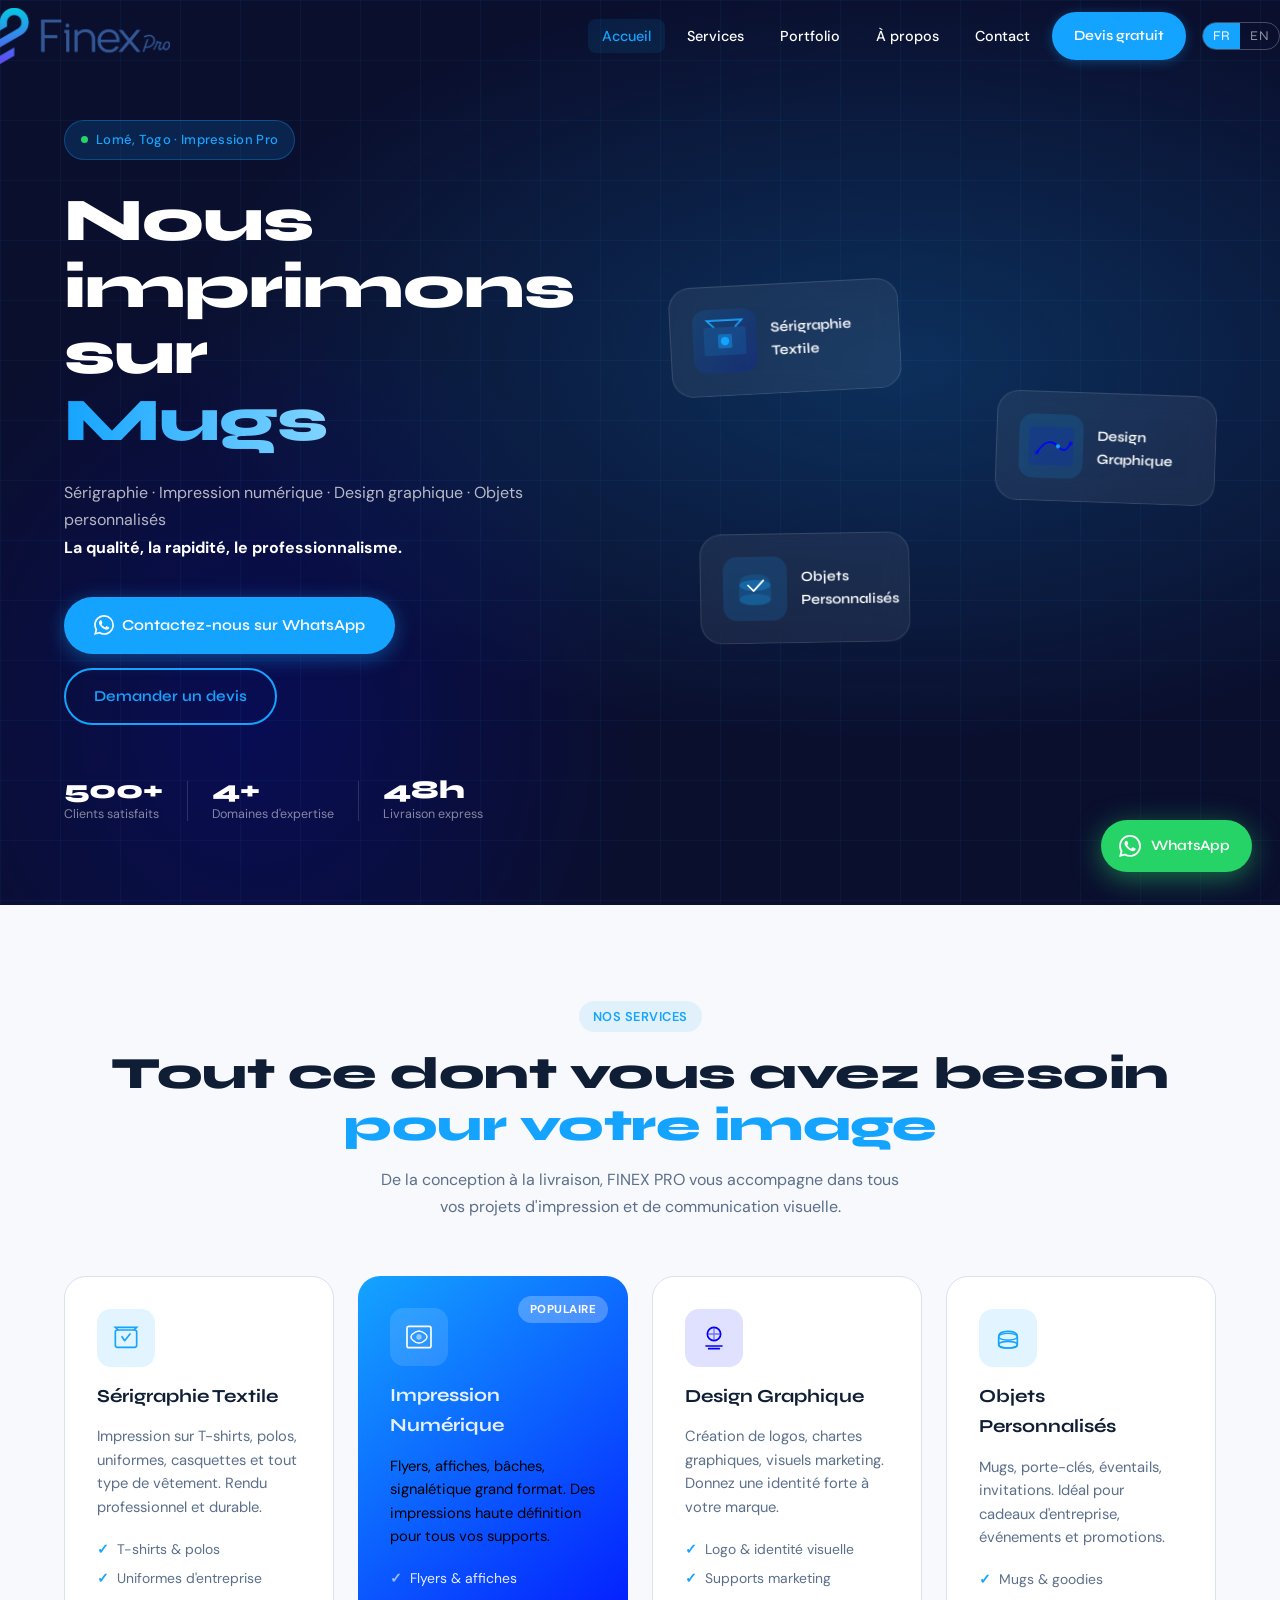
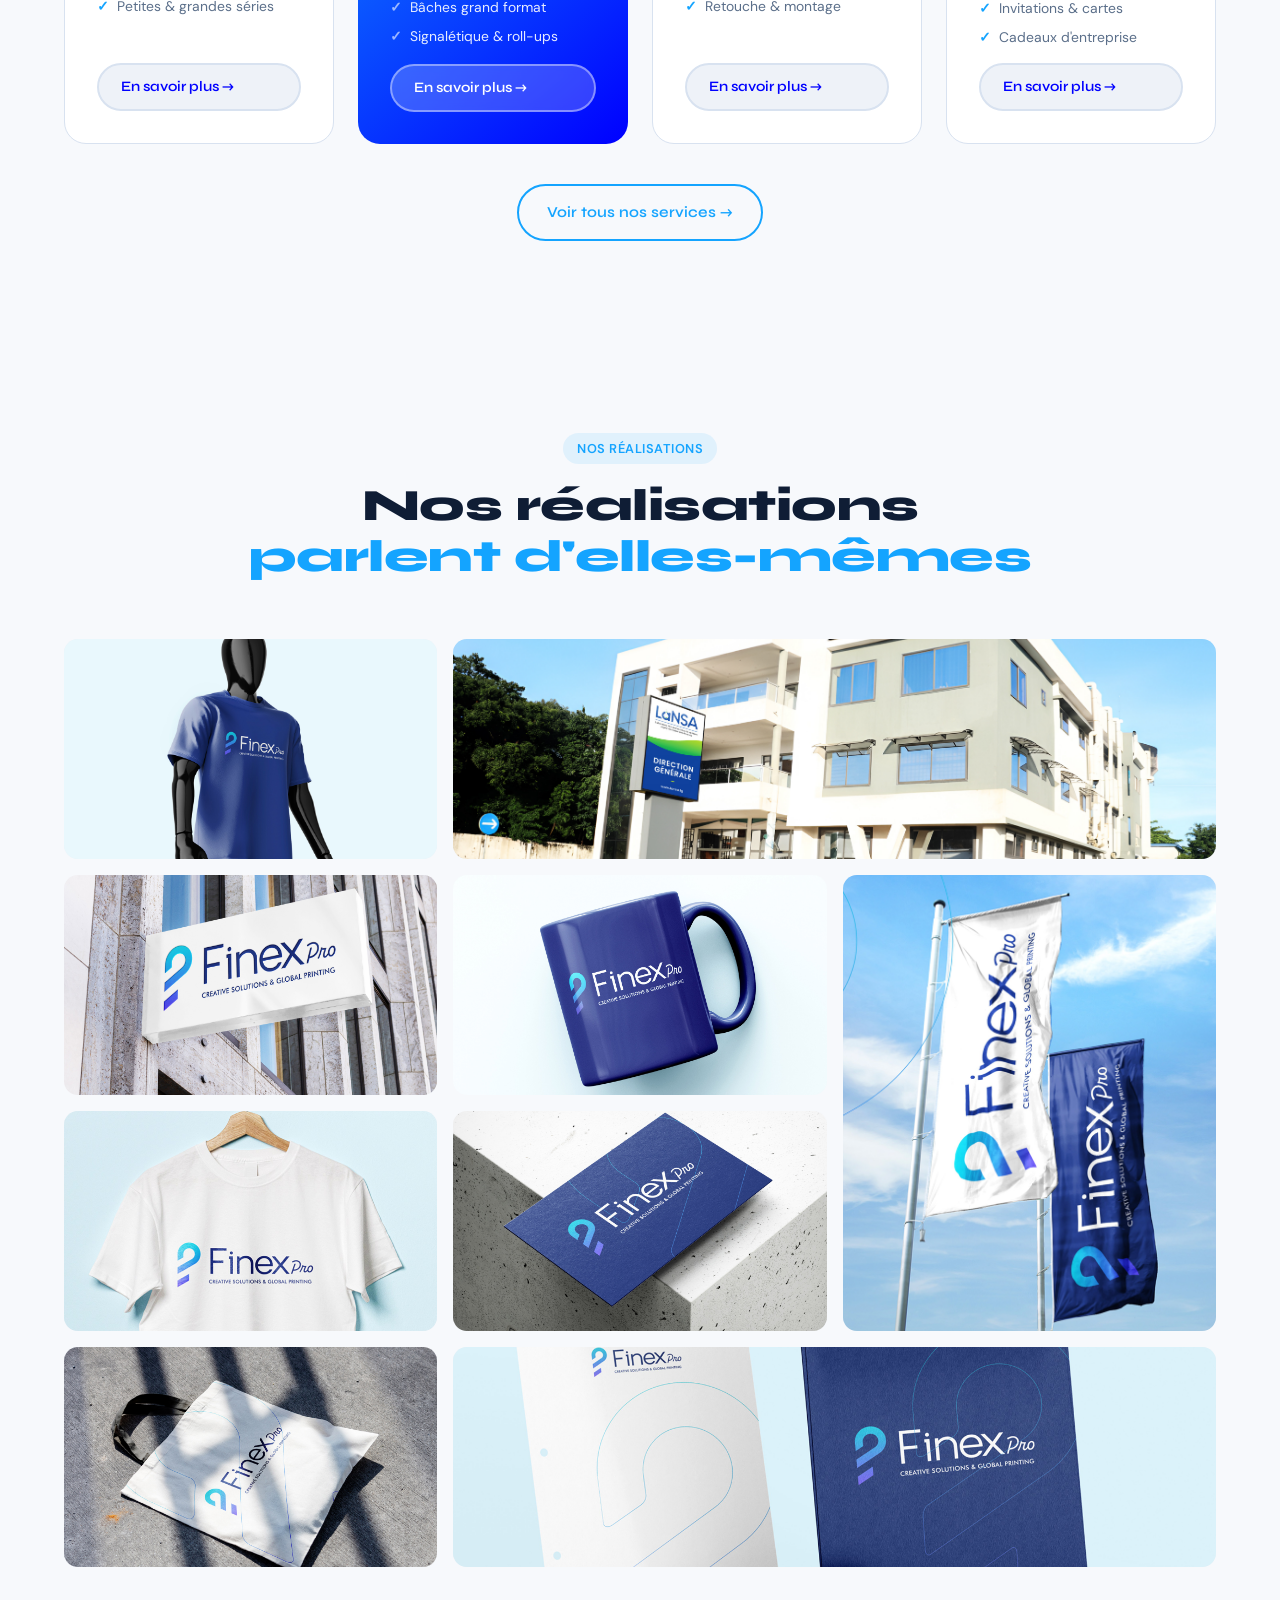
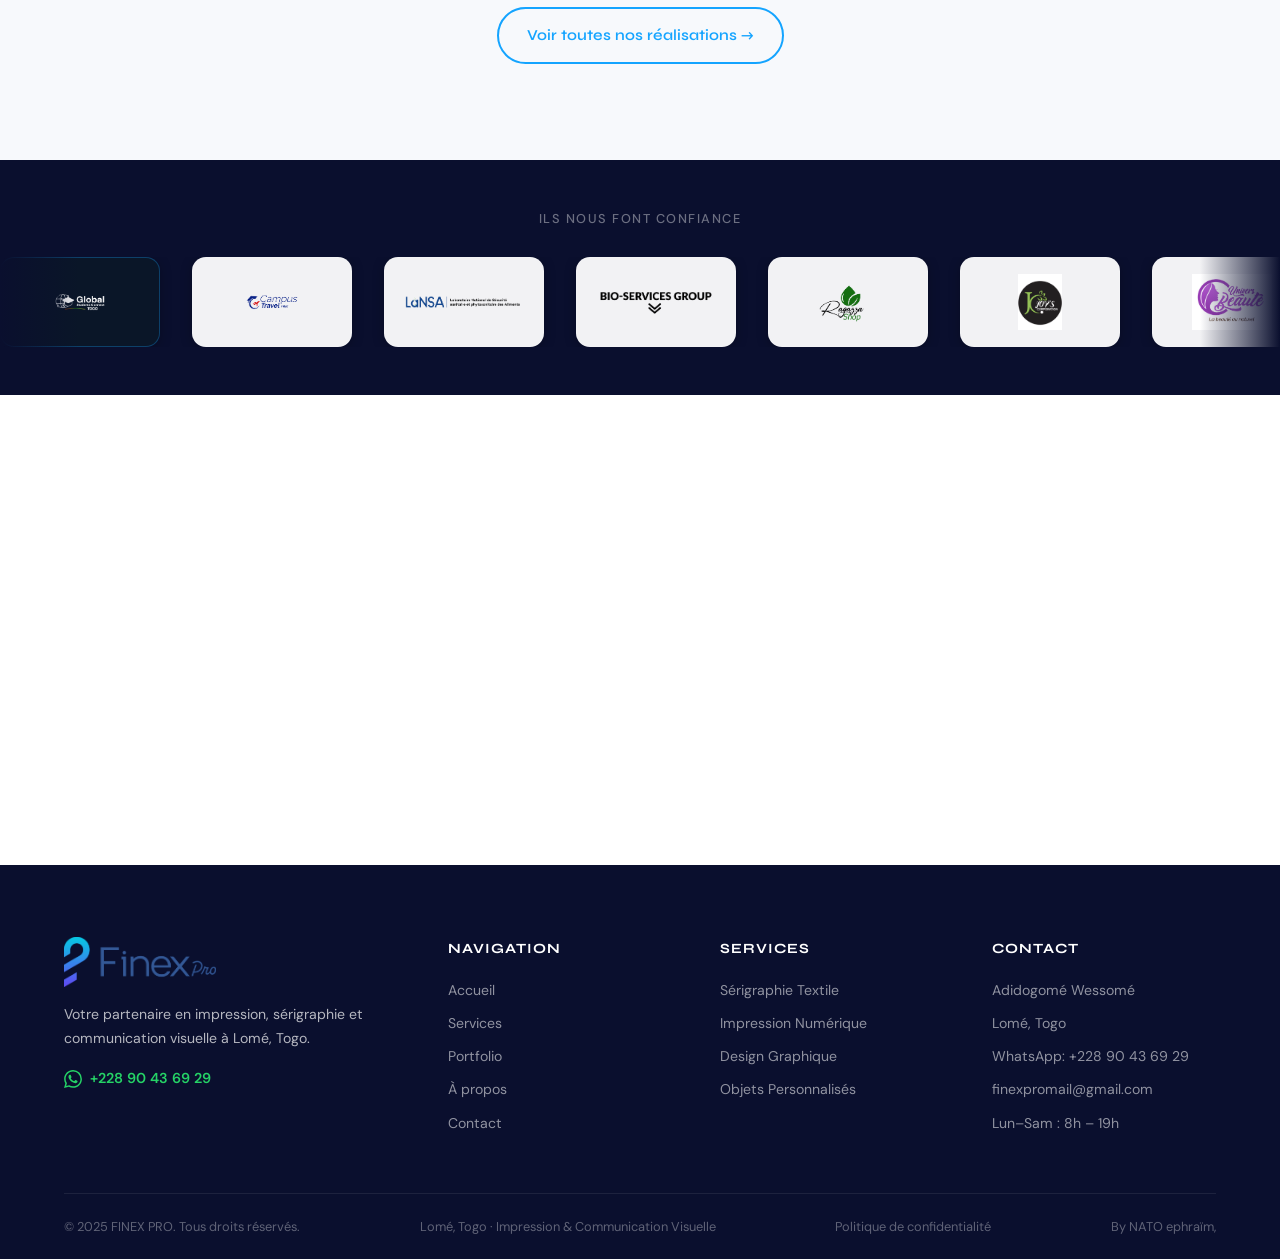
==== commit 0542d580: "correct" ====
--- a/index.html
+++ b/index.html
@@ -17,8 +17,8 @@
     <link rel="stylesheet" href="style.css" />
     <link
       rel="icon"
-      href="assets/images/icon/favicon.png"
-      type="image/svg+xml"
+      href="assets/images/favicon.svg"
+      
     />
   </head>
   <body>
@@ -606,22 +606,21 @@
       </div>
       <div class="partners-track-wrap">
         <div class="partners-track" id="partnersTrack">
-          <div class="partner-logo">GSC</div>
-          <div class="partner-logo">Campus Travel</div>
-          <div class="partner-logo">LAnSA</div>
-          <div class="partner-logo">BIO SERVICES</div>
-          <div class="partner-logo">Ragazza SHOP</div>
-          <div class="partner-logo">Joy's Corporation</div>
-          <div class="partner-logo">Bunsas</div>
-          <div class="partner-logo">EDA OBA Hotel</div>
-          <div class="partner-logo">GSC</div>
-          <div class="partner-logo">Campus Travel</div>
-          <div class="partner-logo">LAnSA</div>
-          <div class="partner-logo">BIO SERVICES</div>
-          <div class="partner-logo">Ragazza SHOP</div>
-          <div class="partner-logo">Joy's Corporation</div>
-          <div class="partner-logo">Bunsas</div>
-          <div class="partner-logo">EDA OBA Hotel</div>
+          <div class="partner-logo" data-partner="GSC TG"><img src="assets/images/logo/logo GSC TG.png" alt="GSC TG"></div>
+          <div class="partner-logo" data-partner="Campus Travel H&K"><img src="assets/images/logo/LOGO CAMPUS TRAVEL H&K.png" alt="Campus Travel H&K"></div>
+          <div class="partner-logo" data-partner="LaNSA"><img src="assets/images/logo/LaNSA LOGO.png" alt="LaNSA"></div>
+          <div class="partner-logo" data-partner="Bio Services Group"><img src="assets/images/logo/Bio services 40cm x 10cm.png" alt="Bio Services"></div>
+          <div class="partner-logo" data-partner="Ragazza Shop"><img src="assets/images/logo/ragazza shop logo.png" alt="Ragazza Shop"></div>
+          <div class="partner-logo" data-partner="Joy's Corporation"><img src="assets/images/logo/Joy1.jpg" alt="Joy's Corporation"></div>
+          <div class="partner-logo" data-partner="Univers Beauté"><img src="assets/images/logo/univers beauté.jpg" alt="Univers Beauté"></div>
+          <!-- Duplicate for seamless loop -->
+          <div class="partner-logo" data-partner="GSC TG"><img src="assets/images/logo/logo GSC TG.png" alt="GSC TG"></div>
+          <div class="partner-logo" data-partner="Campus Travel H&K"><img src="assets/images/logo/LOGO CAMPUS TRAVEL H&K.png" alt="Campus Travel H&K"></div>
+          <div class="partner-logo" data-partner="LaNSA"><img src="assets/images/logo/LaNSA LOGO.png" alt="LaNSA"></div>
+          <div class="partner-logo" data-partner="Bio Services Group"><img src="assets/images/logo/Bio services 40cm x 10cm.png" alt="Bio Services"></div>
+          <div class="partner-logo" data-partner="Ragazza Shop"><img src="assets/images/logo/ragazza shop logo.png" alt="Ragazza Shop"></div>
+          <div class="partner-logo" data-partner="Joy's Corporation"><img src="assets/images/logo/Joy1.jpg" alt="Joy's Corporation"></div>
+          <div class="partner-logo" data-partner="Univers Beauté"><img src="assets/images/logo/univers beauté.jpg" alt="Univers Beauté"></div>
         </div>
       </div>
     </section>
--- a/style.css
+++ b/style.css
@@ -699,18 +699,44 @@
 .partners-track:hover { animation-play-state: paused; }
 .partner-logo {
   flex-shrink: 0;
-  padding: 14px 28px;
-  border: 1px solid rgba(20,164,255,.2);
-  border-radius: 12px;
-  color: rgba(255,255,255,.6);
-  font-family: 'Syne', sans-serif;
-  font-size: 0.88rem;
-  font-weight: 600;
-  white-space: nowrap;
+  width: 160px;
+  height: 90px;
+  cursor: pointer;
+  padding: 14px 20px;
+  border: 1px solid rgba(255,255,255,.1);
+  border-radius: 14px;
+  display: flex;
+  align-items: center;
+  justify-content: center;
   transition: var(--transition);
-  background: rgba(20,164,255,.05);
-}
-.partner-logo:hover { border-color: var(--blue); color: var(--white); background: rgba(20,164,255,.1); }
+  background: rgba(255,255,255,.95);
+  box-shadow: 0 2px 12px rgba(0,0,0,.25);
+}
+.partner-logo img {
+  max-width: 100%;
+  max-height: 56px;
+  width: auto;
+  height: auto;
+  object-fit: contain;
+  filter: grayscale(20%);
+  transition: filter 0.3s ease;
+}
+.partner-logo:hover {
+  background: #ffffff;
+  border-color: var(--blue);
+  transform: translateY(-4px);
+  box-shadow: 0 10px 28px rgba(20,164,255,.25);
+}
+.partner-logo:hover img {
+  filter: grayscale(0%);
+}
+.partner-logo[data-partner="GSC TG"] {
+  background: #0a1628;
+  border-color: rgba(20,164,255,.3);
+}
+.partner-logo[data-partner="GSC TG"]:hover {
+  background: #0d1e38;
+}
 @keyframes scrollPartners {
   from { transform: translateX(0); }
   to   { transform: translateX(-50%); }
@@ -1152,6 +1178,51 @@
 .team-role { font-size: 0.82rem; color: var(--blue); font-weight: 600; text-transform: uppercase; letter-spacing: 0.5px; margin-bottom: 14px; }
 .team-bio { font-size: 0.88rem; color: var(--text-muted); line-height: 1.65; }
 
+/* -------- TEAM CARD PHOTO VARIANT -------- */
+.team-card--photo {
+  padding: 0;
+  overflow: hidden;
+  display: flex;
+  flex-direction: column;
+}
+.team-card--photo .team-photo-wrap {
+  width: 100%;
+  height: 260px;
+  overflow: hidden;
+  position: relative;
+}
+.team-card--photo .team-photo-wrap img {
+  width: 100%;
+  height: 100%;
+  object-fit: cover;
+  object-position: center 18%;
+  display: block;
+  transition: transform 0.4s ease;
+}
+.team-card--photo:hover .team-photo-wrap img {
+  transform: scale(1.04);
+}
+.team-card--photo .team-photo-info {
+  background: linear-gradient(135deg, #0a1628, #0d2550);
+  padding: 18px 22px;
+  display: flex;
+  flex-direction: column;
+  gap: 4px;
+}
+.team-card--photo .team-name {
+  color: var(--white);
+  margin-bottom: 0;
+}
+.team-card--photo .team-role {
+  margin-bottom: 0;
+  color: var(--blue);
+}
+.team-card--photo .team-bio {
+  padding: 14px 22px 20px;
+  text-align: left;
+  margin: 0;
+}
+
 /* -------- LOCATION -------- */
 .location-inner { display: grid; grid-template-columns: 1fr 1.5fr; gap: 40px; align-items: start; }
 
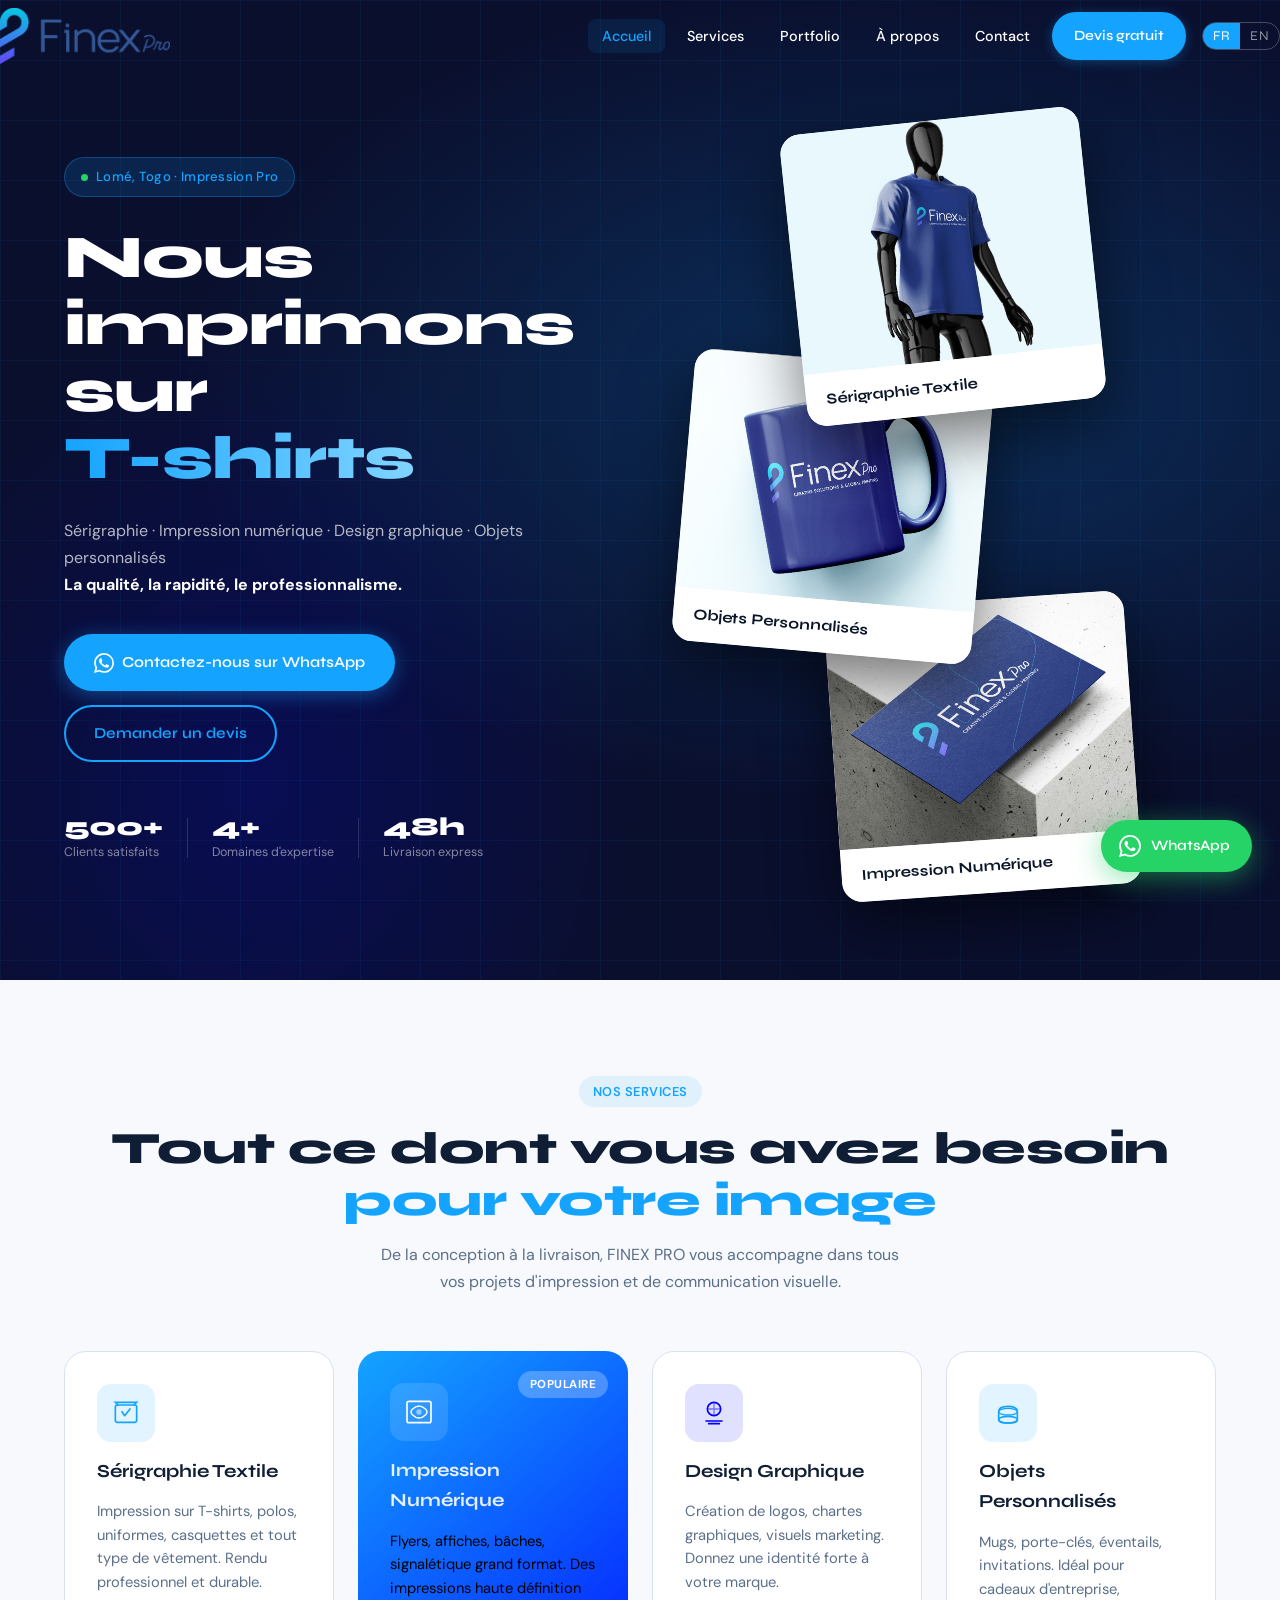
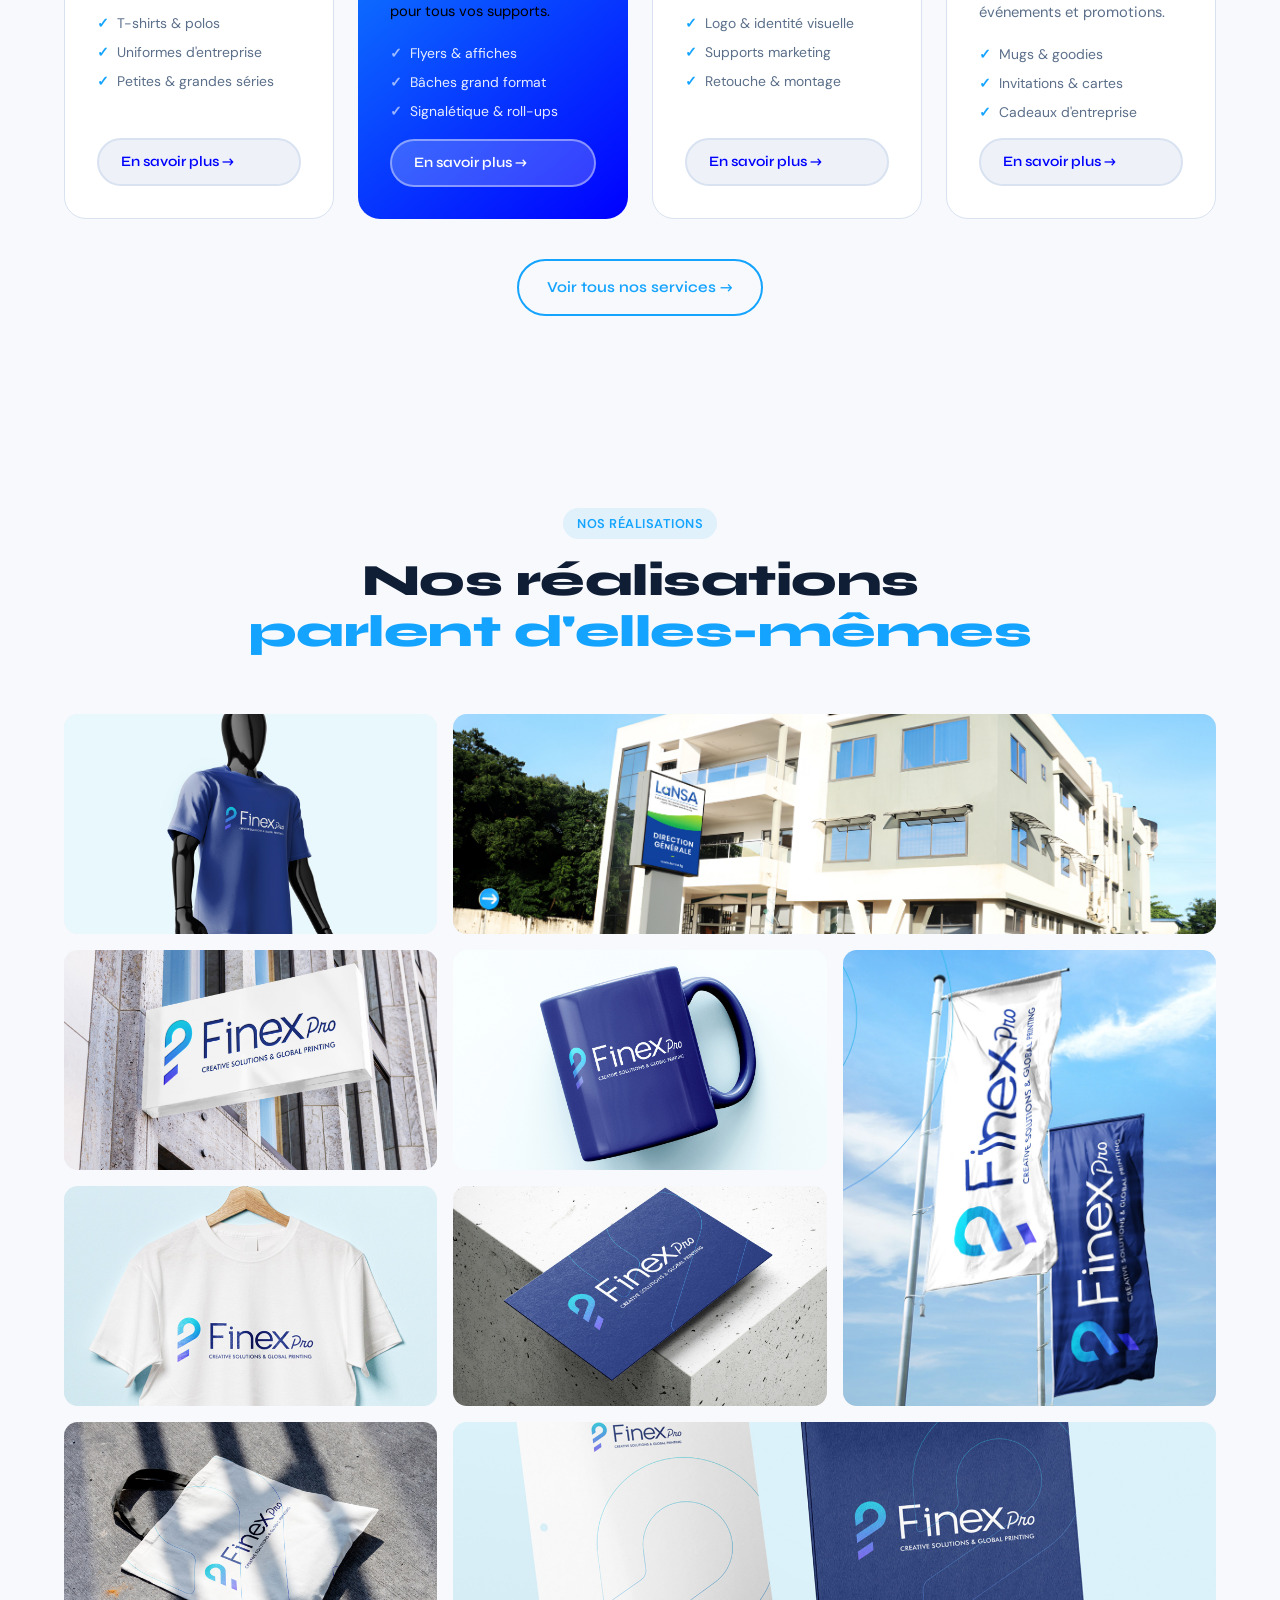
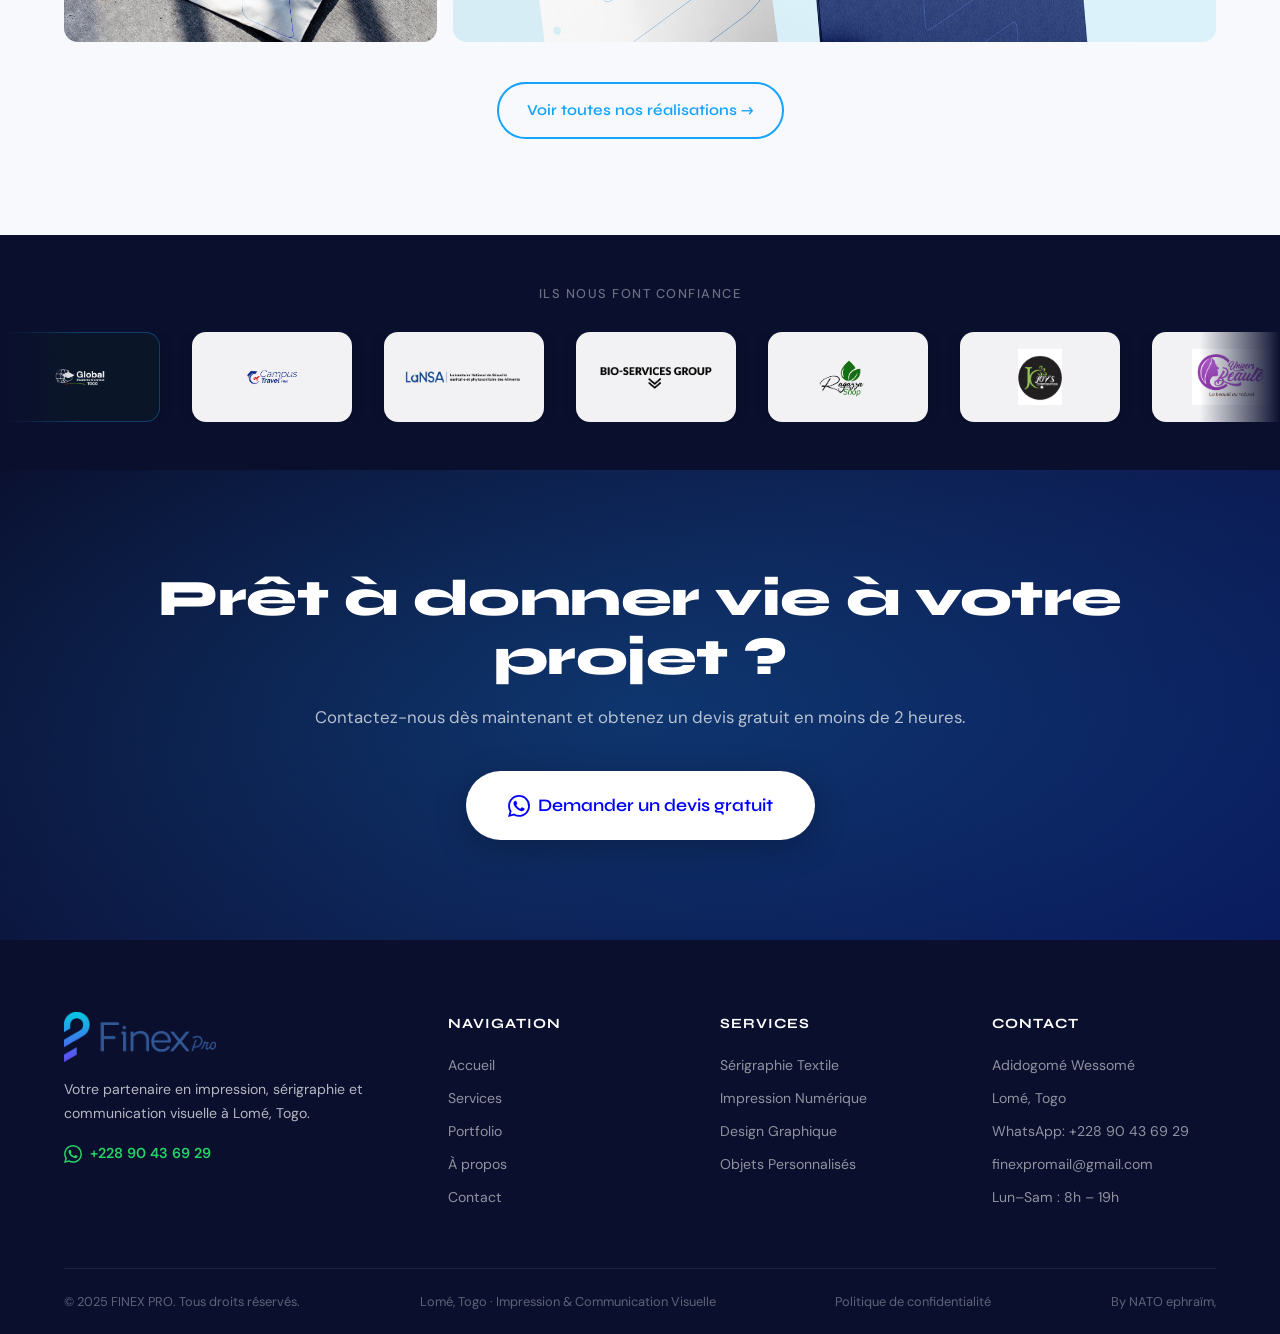
==== commit cb2cd8f8: "may join after photo for landing and about section" ====
--- a/index.html
+++ b/index.html
@@ -1,4 +1,4 @@
-<!doctype html>
+﻿<!doctype html>
 <html lang="fr">
   <head>
     <meta charset="UTF-8" />
@@ -152,121 +152,18 @@
         </div>
       </div>
       <div class="hero-visual reveal">
-        <div class="hero-card-stack">
-          <div class="hcard hcard-1">
-            <div
-              class="hcard-img"
-              style="background: linear-gradient(135deg, #14a4ff22, #0000ff22)"
-            >
-              <svg
-                viewBox="0 0 80 80"
-                fill="none"
-                xmlns="http://www.w3.org/2000/svg"
-                width="56"
-                height="56"
-              >
-                <rect
-                  x="10"
-                  y="20"
-                  width="60"
-                  height="40"
-                  rx="4"
-                  fill="#14a4ff"
-                  opacity=".15"
-                />
-                <path
-                  d="M25 20 L15 10 L65 10 L55 20"
-                  stroke="#14a4ff"
-                  stroke-width="2.5"
-                  fill="none"
-                />
-                <rect
-                  x="30"
-                  y="30"
-                  width="20"
-                  height="20"
-                  rx="2"
-                  fill="#14a4ff"
-                  opacity=".4"
-                />
-                <circle cx="40" cy="40" r="6" fill="#14a4ff" />
-              </svg>
-            </div>
+        <div class="hero-img-stack">
+          <div class="himg-card himg-card-3">
+            <img src="assets/images/plaques.png" alt="Cartes de visite personnalisées">
+            <span data-i18n="hero.card4">Impression Numérique</span>
+          </div>
+          <div class="himg-card himg-card-2">
+            <img src="assets/images/gobelet.png" alt="Gobelet personnalisé FINEX PRO">
+            <span data-i18n="hero.card3">Objets Personnalisés</span>
+          </div>
+          <div class="himg-card himg-card-1">
+            <img src="assets/images/image.png" alt="T-shirt sérigraphié FINEX PRO">
             <span data-i18n="hero.card1">Sérigraphie Textile</span>
-          </div>
-          <div class="hcard hcard-2">
-            <div class="hcard-img">
-              <svg
-                viewBox="0 0 80 80"
-                fill="none"
-                xmlns="http://www.w3.org/2000/svg"
-                width="56"
-                height="56"
-              >
-                <rect
-                  x="8"
-                  y="12"
-                  width="64"
-                  height="56"
-                  rx="5"
-                  fill="#0000ff"
-                  opacity=".12"
-                />
-                <path
-                  d="M20 50 Q35 25 50 40 Q60 52 68 35"
-                  stroke="#0000ff"
-                  stroke-width="2.5"
-                  fill="none"
-                />
-                <circle cx="20" cy="50" r="3" fill="#0000ff" opacity=".6" />
-                <circle cx="50" cy="40" r="3" fill="#14a4ff" />
-                <circle cx="68" cy="35" r="3" fill="#0000ff" opacity=".6" />
-              </svg>
-            </div>
-            <span data-i18n="hero.card2">Design Graphique</span>
-          </div>
-          <div class="hcard hcard-3">
-            <div class="hcard-img">
-              <svg
-                viewBox="0 0 80 80"
-                fill="none"
-                xmlns="http://www.w3.org/2000/svg"
-                width="56"
-                height="56"
-              >
-                <ellipse
-                  cx="40"
-                  cy="55"
-                  rx="22"
-                  ry="8"
-                  fill="#14a4ff"
-                  opacity=".2"
-                />
-                <path
-                  d="M18 35 Q18 20 40 20 Q62 20 62 35 L62 55 Q62 63 40 63 Q18 63 18 55 Z"
-                  fill="#14a4ff"
-                  opacity=".15"
-                  stroke="#14a4ff"
-                  stroke-width="1.5"
-                />
-                <ellipse
-                  cx="40"
-                  cy="35"
-                  rx="22"
-                  ry="8"
-                  fill="#14a4ff"
-                  opacity=".3"
-                />
-                <path
-                  d="M30 35 L38 43 L52 28"
-                  stroke="#fff"
-                  stroke-width="2.5"
-                  stroke-linecap="round"
-                  stroke-linejoin="round"
-                />
-              </svg>
-            </div>
-            <span data-i18n="hero.card3">Objets Personnalisés</span>
           </div>
         </div>
       </div>
@@ -715,8 +612,8 @@
           <span data-i18n="footer.tagline"
             >Lomé, Togo · Impression &amp; Communication Visuelle</span
           >
-          <a href="privacy.html">Politique de confidentialité</a>
-          <a href="#"><span>By NATO ephraïm,</span></a>
+          <a href="privacy.html" data-i18n="footer.privacy">Politique de confidentialité</a>
+          <span>By NATO ephraïm,</span>
         </div>
       </div>
     </footer>
--- a/style.css
+++ b/style.css
@@ -384,8 +384,56 @@
 .stat-label { font-size: 0.78rem; color: rgba(255,255,255,.5); margin-top: 2px; }
 .stat-div { width: 1px; height: 40px; background: rgba(255,255,255,.15); }
 
-/* Hero Visual Cards */
+/* Hero Visual Cards — Image Stack */
 .hero-visual { position: relative; }
+
+/* ── nouveau stack photo ── */
+.hero-img-stack {
+  position: relative;
+  width: 520px;
+  height: 780px;
+  margin: 0 auto;
+}
+.himg-card {
+  position: absolute;
+  width: 300px;
+  background: #fff;
+  border-radius: 20px;
+  overflow: hidden;
+  box-shadow: 0 24px 64px rgba(0,0,0,.55);
+  display: flex;
+  flex-direction: column;
+  transition: transform 0.4s ease, box-shadow 0.4s ease;
+  cursor: default;
+}
+.himg-card img {
+  width: 100%;
+  height: 240px;
+  object-fit: cover;
+  display: block;
+}
+.himg-card span {
+  display: block;
+  padding: 14px 20px;
+  font-family: 'Syne', sans-serif;
+  font-size: .95rem;
+  font-weight: 700;
+  color: #0a1628;
+  background: #fff;
+  white-space: nowrap;
+}
+/* 3 cartes bien espacées */
+.himg-card-1 { top: 0;    left: 110px; z-index: 3; transform: rotate(-6deg); }
+.himg-card-2 { top: 240px; left: 0px;  z-index: 2; transform: rotate(5deg);  }
+.himg-card-3 { top: 480px; left: 150px; z-index: 1; transform: rotate(-4deg); }
+
+.himg-card:hover {
+  transform: rotate(0deg) translateY(-12px) scale(1.04) !important;
+  box-shadow: 0 32px 72px rgba(0,0,0,.65);
+  z-index: 10;
+}
+
+/* ── ancienne structure (conservée pour compat) ── */
 .hero-card-stack { position: relative; height: 380px; }
 .hcard {
   position: absolute;
@@ -635,7 +683,7 @@
   display: none;
   position: fixed;
   inset: 0;
-  background: rgba(0,0,0,.88);
+  background: rgba(0,0,0,.96);
   z-index: 500;
   align-items: center;
   justify-content: center;
@@ -1195,7 +1243,7 @@
   width: 100%;
   height: 100%;
   object-fit: cover;
-  object-position: center 18%;
+  object-position: center top;
   display: block;
   transition: transform 0.4s ease;
 }
@@ -1366,6 +1414,23 @@
   .stepper-steps { gap: 4px; }
   .stepper-line { min-width: 30px; }
   .stepper-step span { font-size: 0.65rem; }
+  /* CEO photo card — mobile */
+  .team-card--photo .team-photo-wrap {
+    height: 320px;
+  }
+  .team-card--photo .team-photo-wrap img {
+    object-position: center top;
+  }
+  /* Partenaires — mobile */
+  .partner-logo {
+    width: 110px;
+    height: 64px;
+    padding: 10px 14px;
+  }
+  .partner-logo img {
+    max-height: 38px;
+  }
+  .partners-track { gap: 16px; }
 }
 @media (max-width: 480px) {
   .portfolio-grid--full { grid-template-columns: 1fr; }
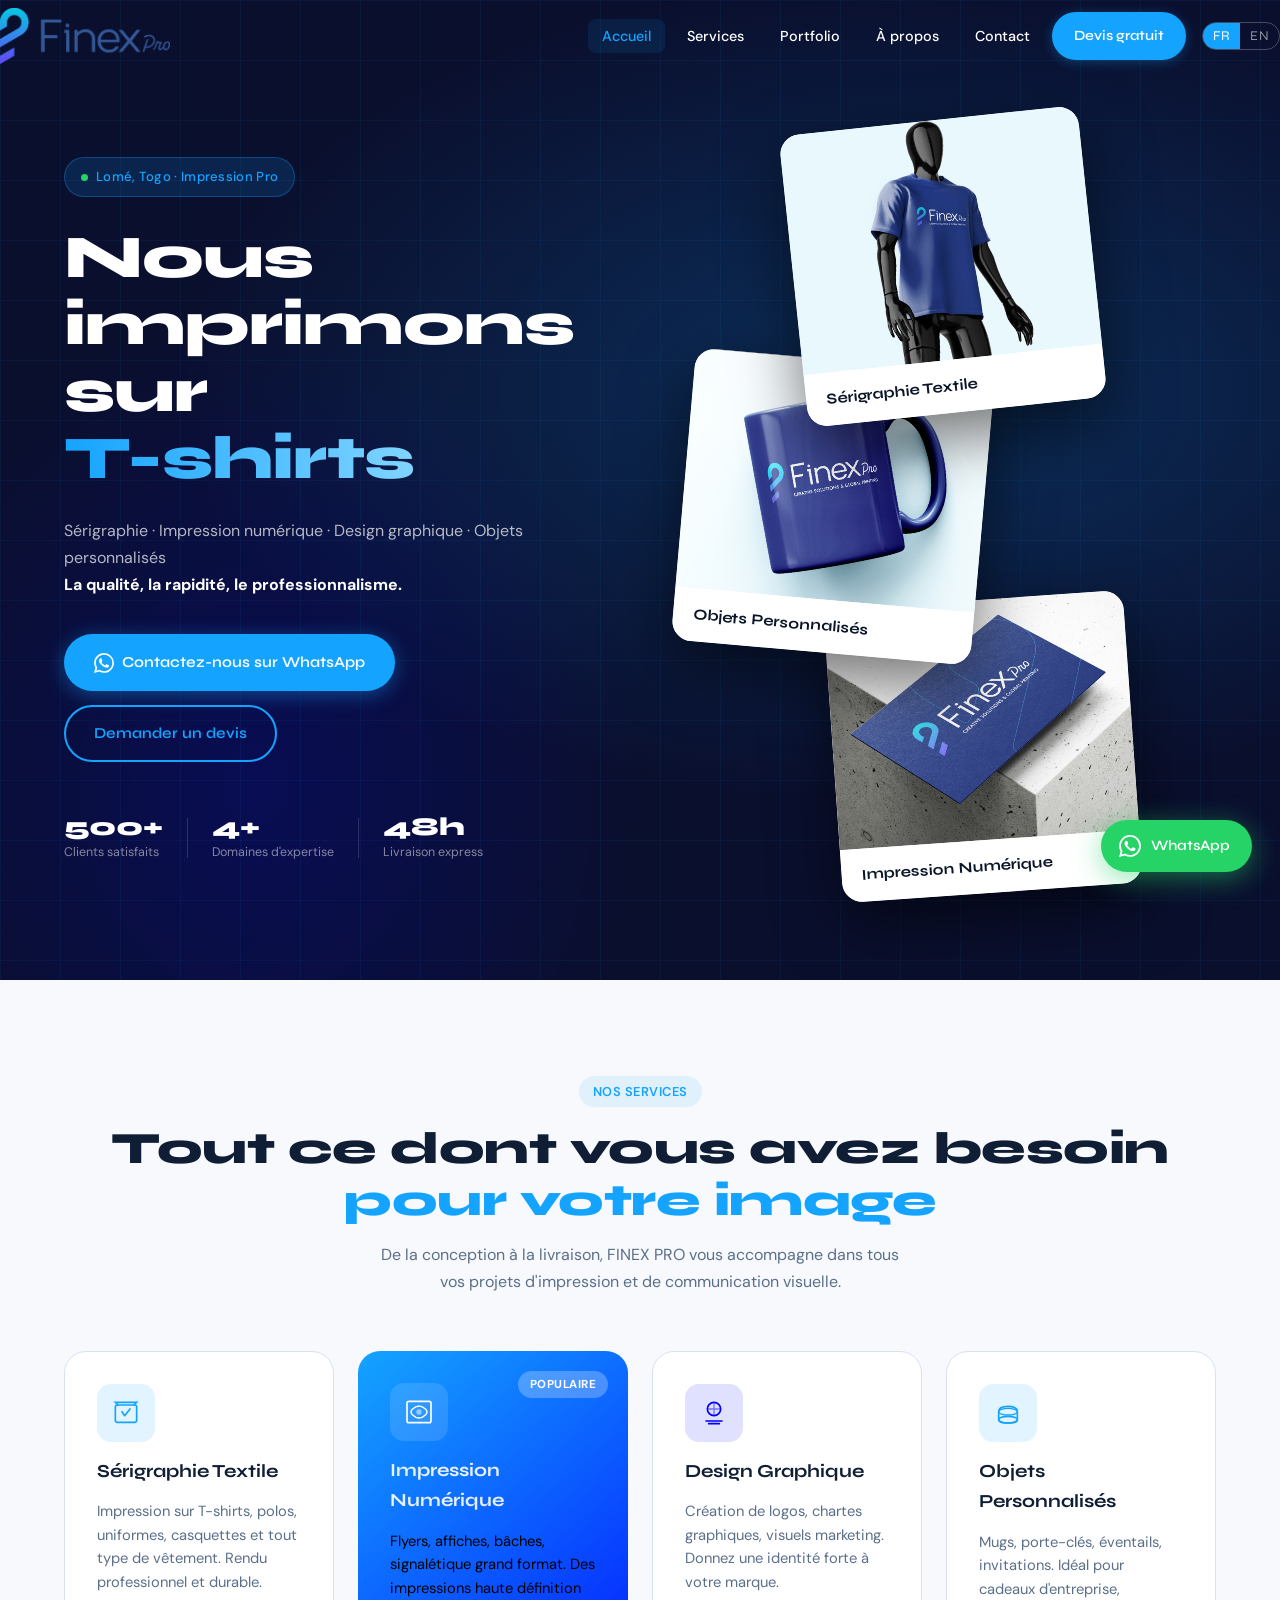
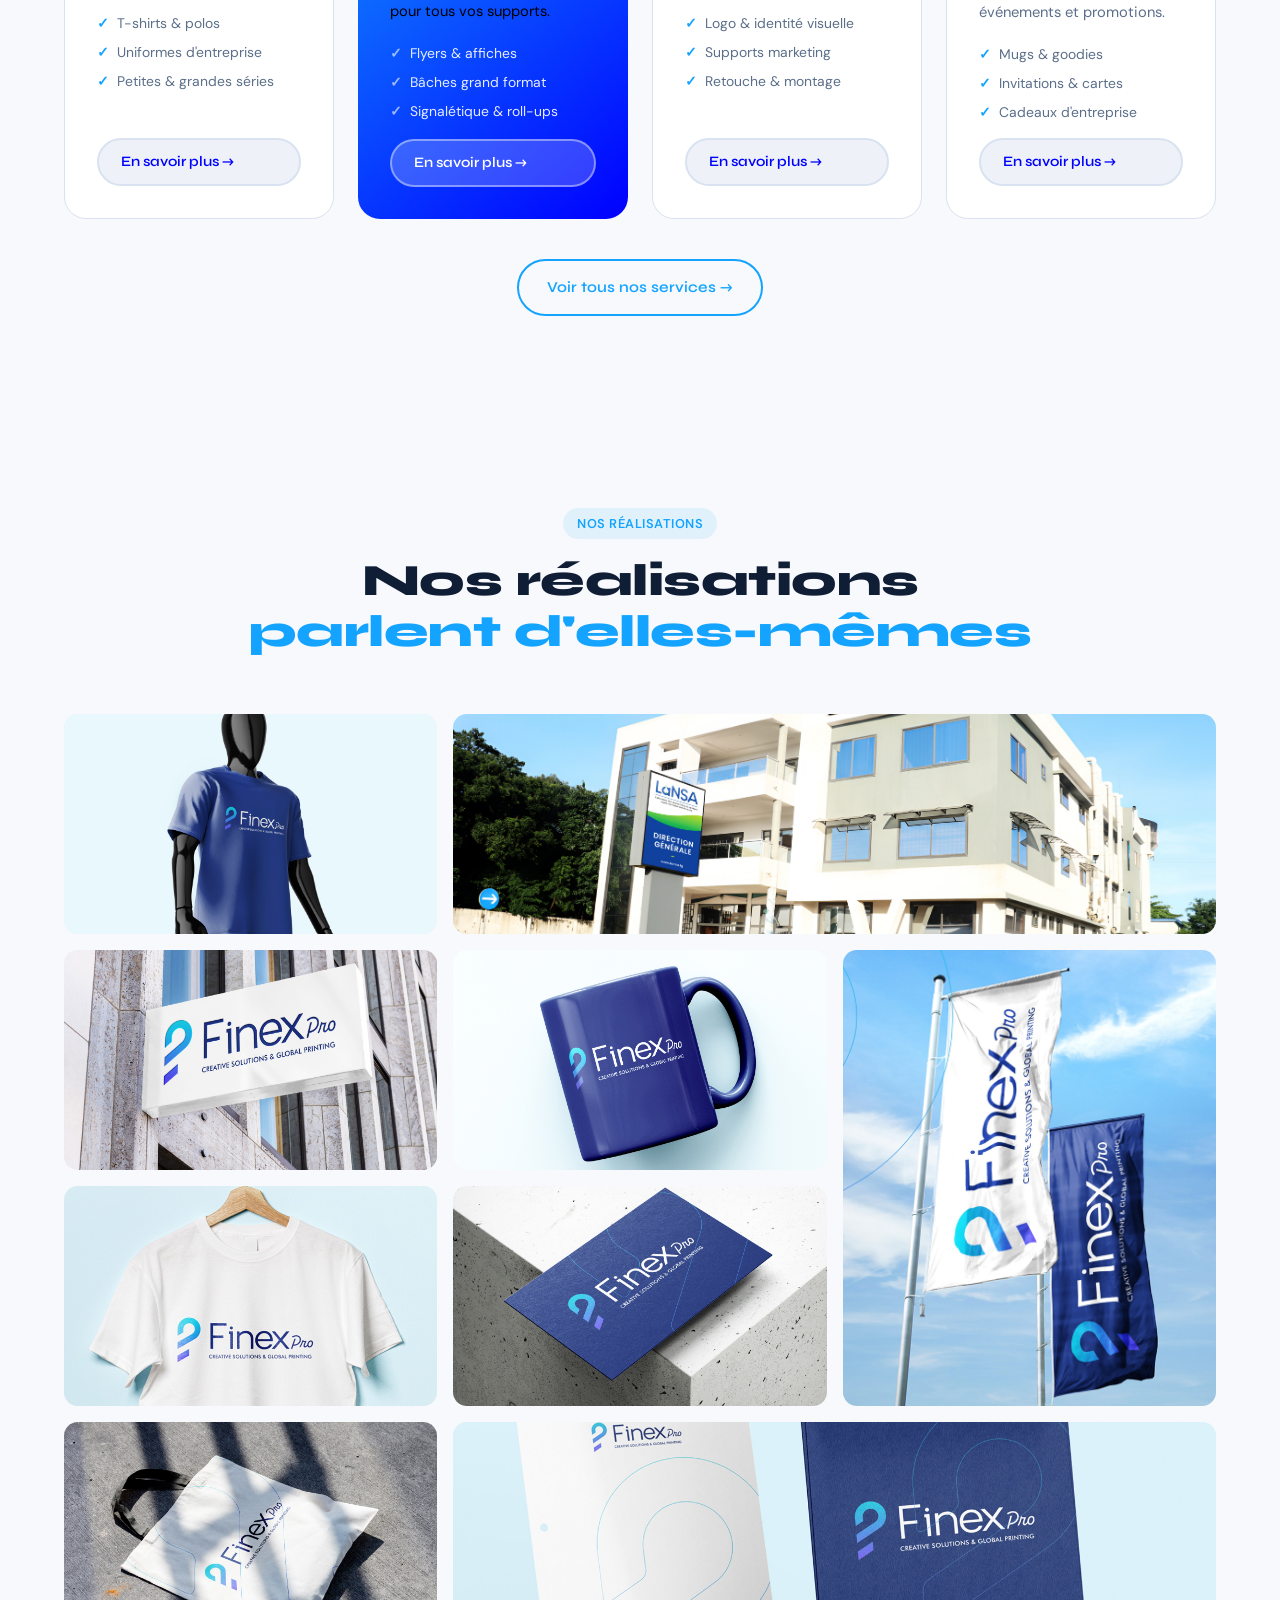
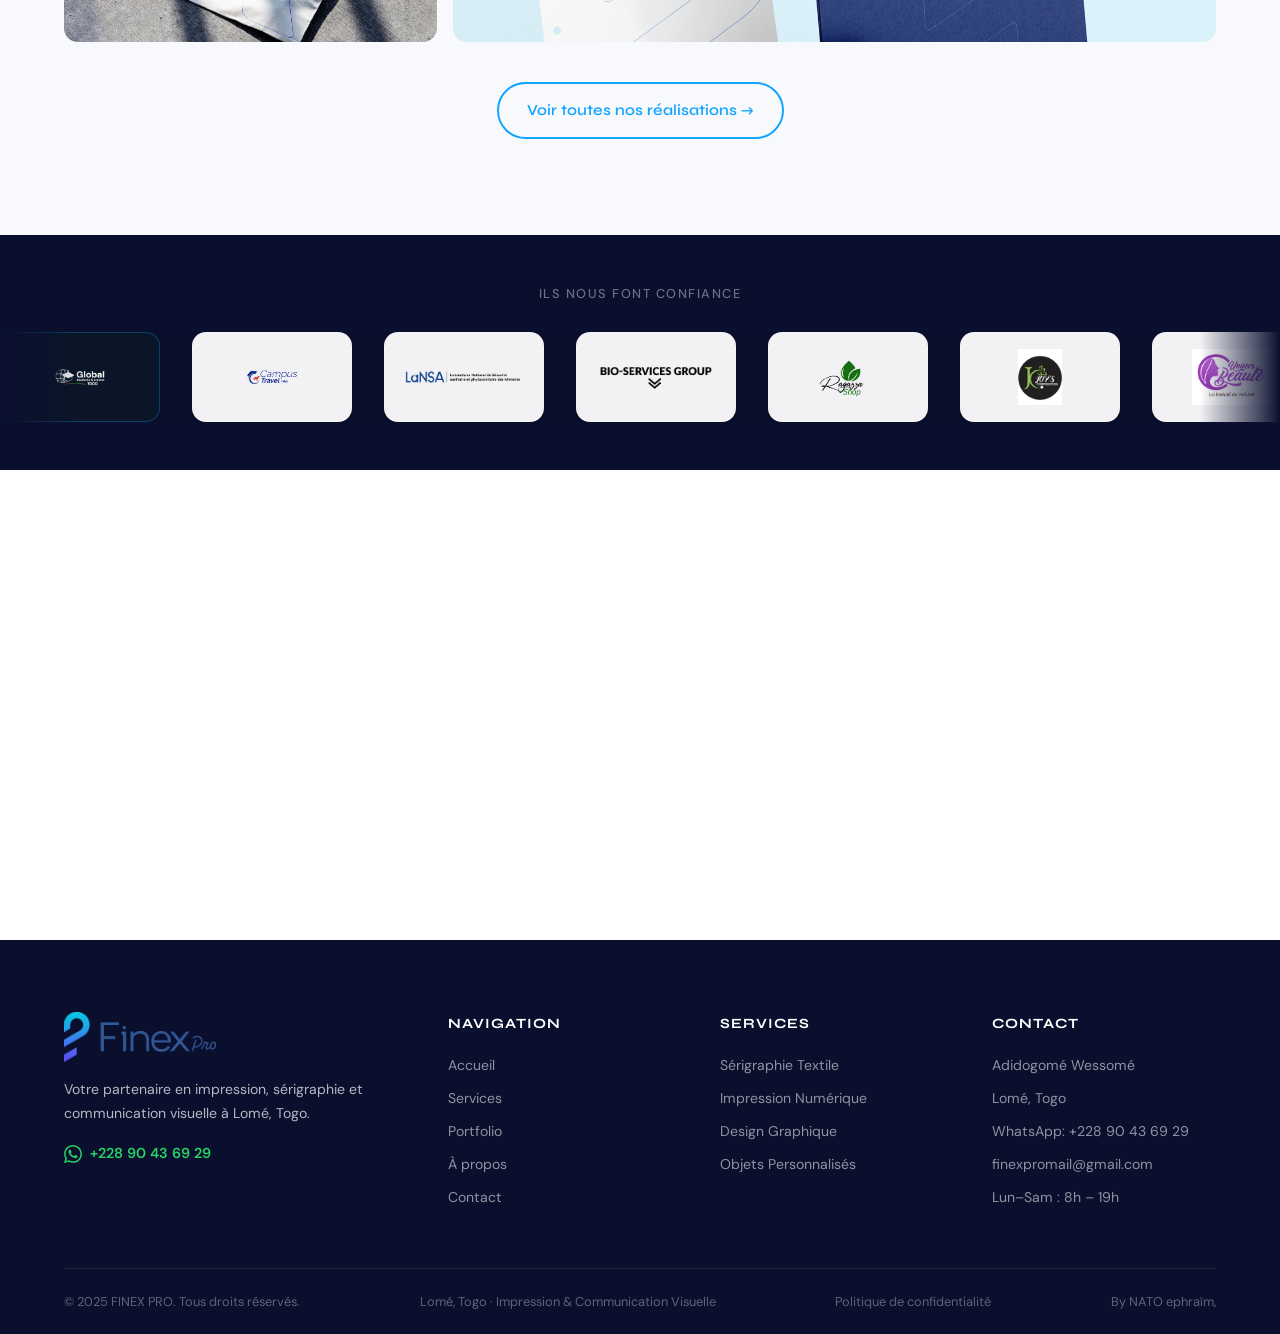
==== commit 4d434df0: "feat: add XTravels Advisers partner logo, remove duplicate mouse pad in portfolio" ====
--- a/index.html
+++ b/index.html
@@ -510,6 +510,7 @@
           <div class="partner-logo" data-partner="Ragazza Shop"><img src="assets/images/logo/ragazza shop logo.png" alt="Ragazza Shop"></div>
           <div class="partner-logo" data-partner="Joy's Corporation"><img src="assets/images/logo/Joy1.jpg" alt="Joy's Corporation"></div>
           <div class="partner-logo" data-partner="Univers Beauté"><img src="assets/images/logo/univers beauté.jpg" alt="Univers Beauté"></div>
+          <div class="partner-logo" data-partner="XTravels Advisers"><img src="assets/images/logo/xtravels-advisers.png" alt="XTravels Advisers"></div>
           <!-- Duplicate for seamless loop -->
           <div class="partner-logo" data-partner="GSC TG"><img src="assets/images/logo/logo GSC TG.png" alt="GSC TG"></div>
           <div class="partner-logo" data-partner="Campus Travel H&K"><img src="assets/images/logo/LOGO CAMPUS TRAVEL H&K.png" alt="Campus Travel H&K"></div>
@@ -518,6 +519,7 @@
           <div class="partner-logo" data-partner="Ragazza Shop"><img src="assets/images/logo/ragazza shop logo.png" alt="Ragazza Shop"></div>
           <div class="partner-logo" data-partner="Joy's Corporation"><img src="assets/images/logo/Joy1.jpg" alt="Joy's Corporation"></div>
           <div class="partner-logo" data-partner="Univers Beauté"><img src="assets/images/logo/univers beauté.jpg" alt="Univers Beauté"></div>
+          <div class="partner-logo" data-partner="XTravels Advisers"><img src="assets/images/logo/xtravels-advisers.png" alt="XTravels Advisers"></div>
         </div>
       </div>
     </section>
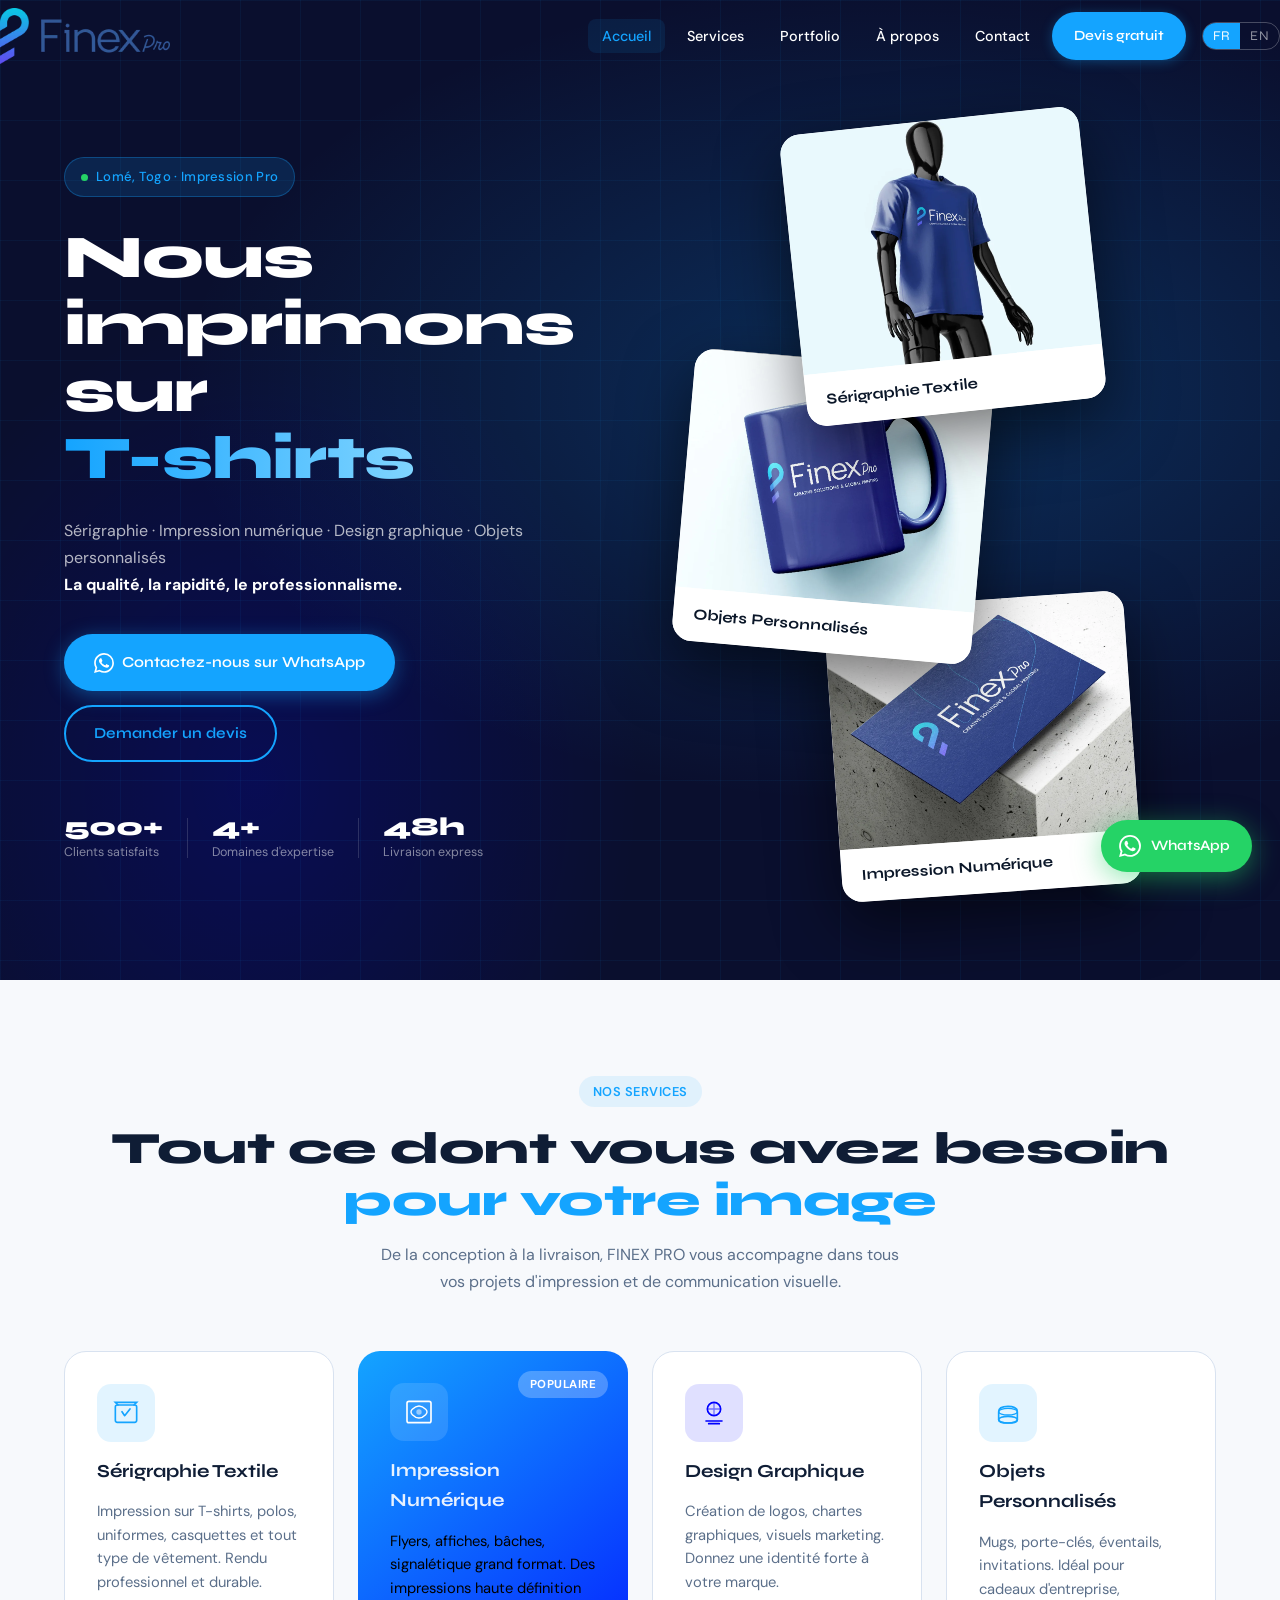
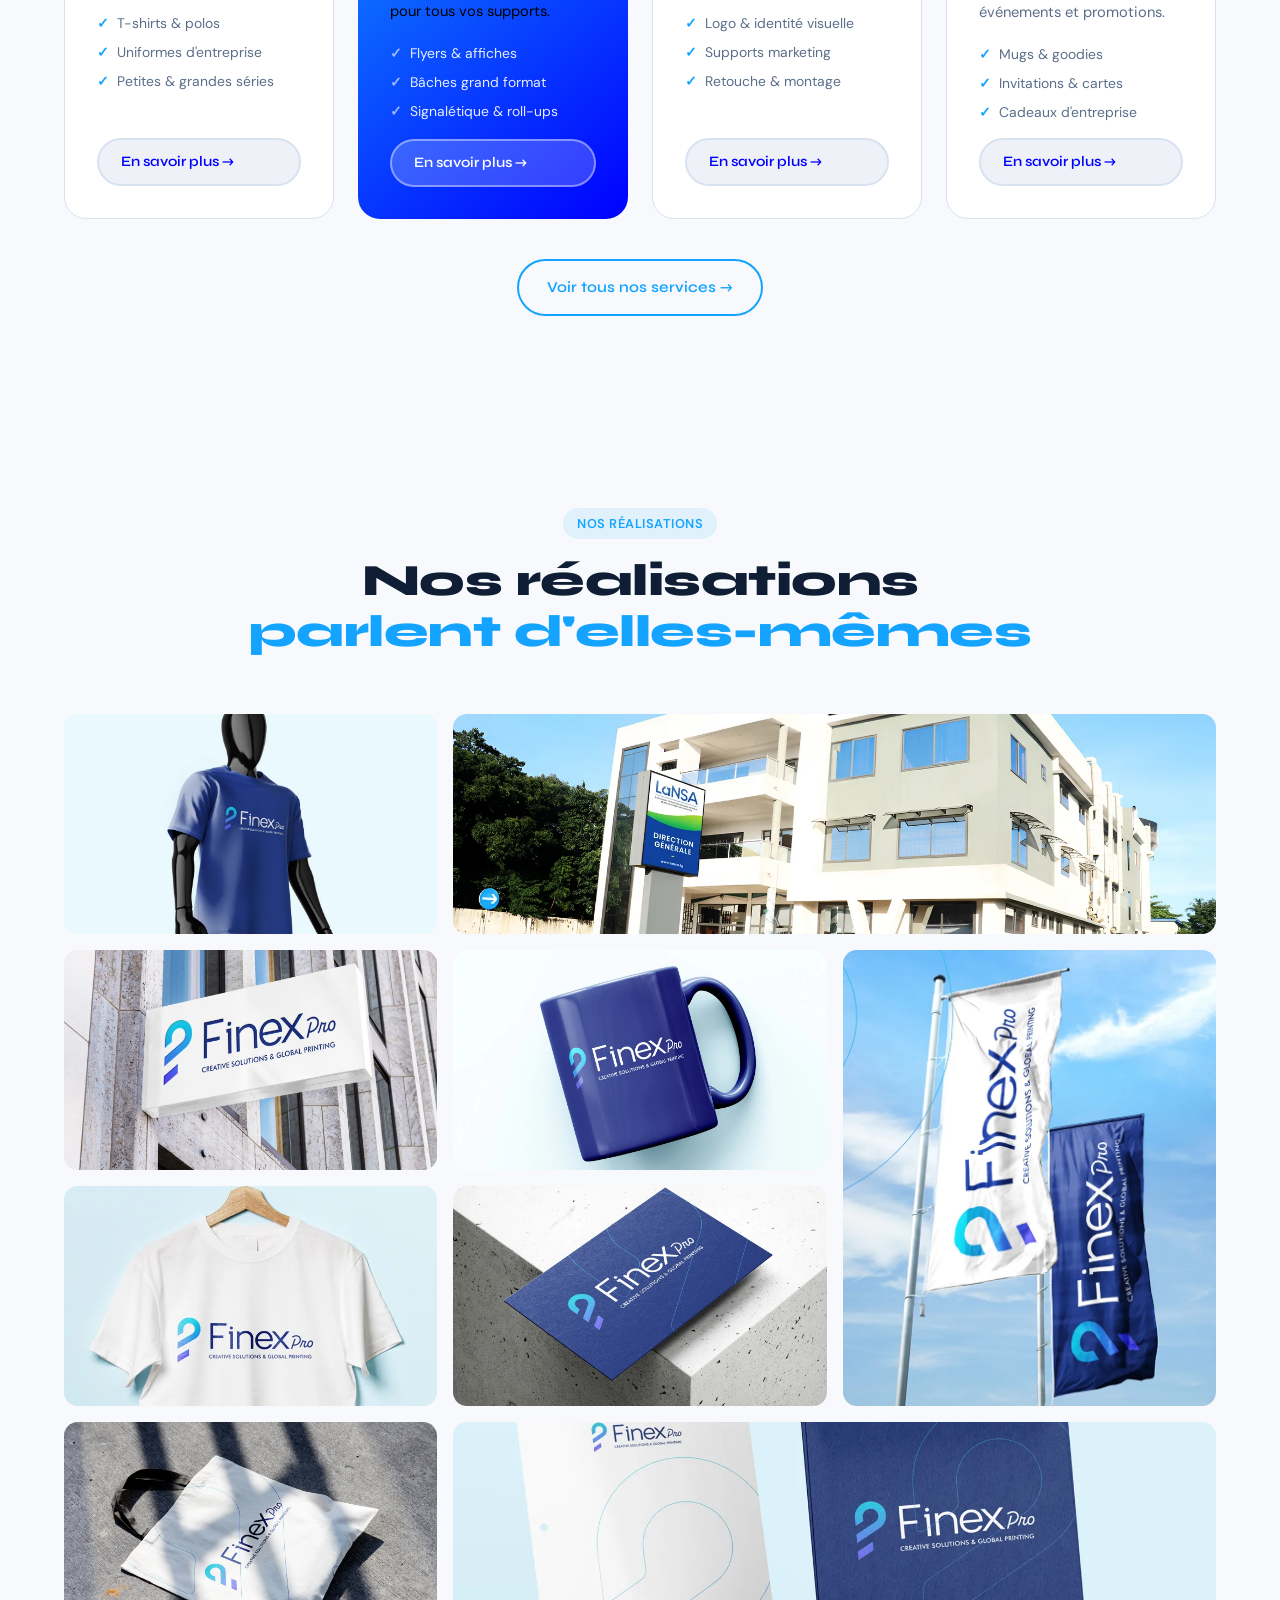
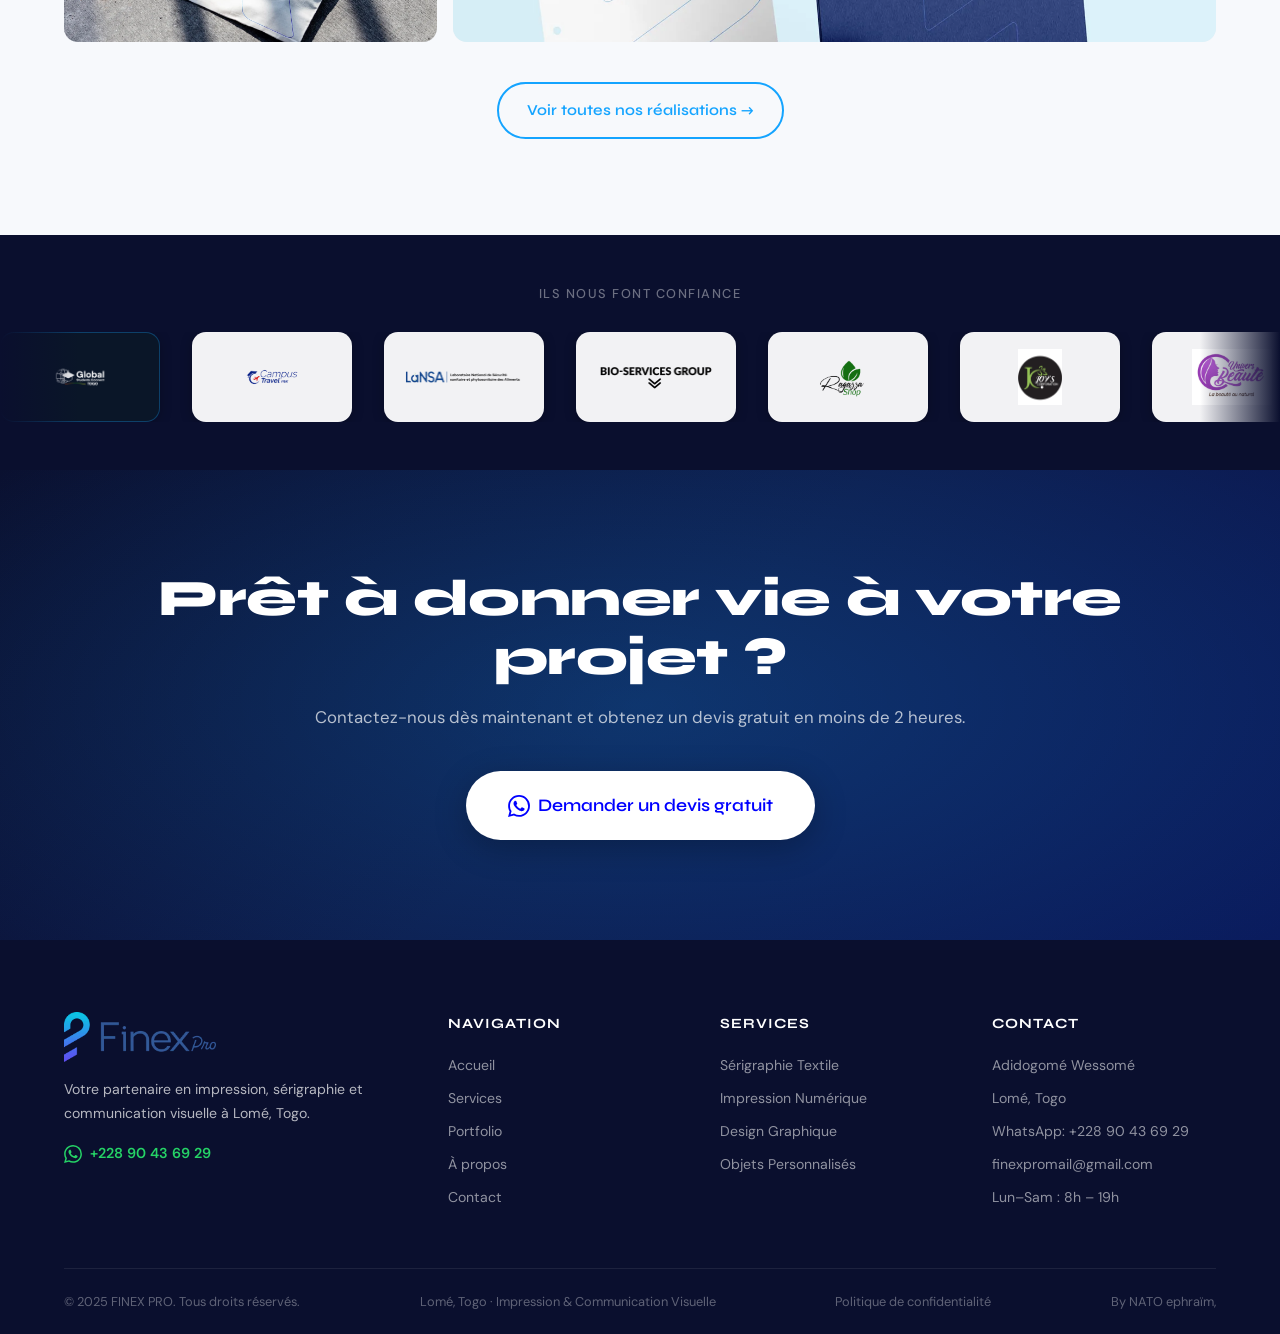
==== commit 49346a9b: "perf: convert images to resized WebP (27 MB -> 1.5 MB), lazy-load partner and footer logos" ====
--- a/index.html
+++ b/index.html
@@ -58,7 +58,7 @@
         <a href="index.html" class="nav-logo">
           <span class="logo-mark"
             ><img
-              src="assets/images/LOGO & SYMBOLE FinexPro 1.png"
+              src="assets/images/logo-symbole-finexpro-1.webp"
               alt="FINEX PRO"
           /></span>
         </a>
@@ -154,15 +154,15 @@
       <div class="hero-visual reveal">
         <div class="hero-img-stack">
           <div class="himg-card himg-card-3">
-            <img src="assets/images/plaques.png" alt="Cartes de visite personnalisées">
+            <img src="assets/images/plaques.webp" alt="Cartes de visite personnalisées">
             <span data-i18n="hero.card4">Impression Numérique</span>
           </div>
           <div class="himg-card himg-card-2">
-            <img src="assets/images/gobelet.png" alt="Gobelet personnalisé FINEX PRO">
+            <img src="assets/images/gobelet.webp" alt="Gobelet personnalisé FINEX PRO">
             <span data-i18n="hero.card3">Objets Personnalisés</span>
           </div>
           <div class="himg-card himg-card-1">
-            <img src="assets/images/image.png" alt="T-shirt sérigraphié FINEX PRO">
+            <img src="assets/images/image.webp" alt="T-shirt sérigraphié FINEX PRO">
             <span data-i18n="hero.card1">Sérigraphie Textile</span>
           </div>
         </div>
@@ -395,7 +395,7 @@
           <!-- Item 1 -->
           <div class="portfolio-item reveal" data-category="serigraphie">
             <div class="portfolio-img">
-              <img src="assets/images/image.png" alt="T-shirt personnalisé FINEX PRO" loading="lazy" style="object-position:center 15%;" />
+              <img src="assets/images/image.webp" alt="T-shirt personnalisé FINEX PRO" loading="lazy" style="object-position:center 15%;" />
             </div>
             <div class="portfolio-overlay">
               <span>T-shirt Personnalisé</span>
@@ -405,7 +405,7 @@
           <!-- Item 2 – wide -->
           <div class="portfolio-item portfolio-item--wide reveal" data-category="impression">
             <div class="portfolio-img">
-              <img src="assets/images/LaNSA - CHARTE GRAPHIQUE - 03-70.jpg.jpeg" alt="Signalétique extérieure LaNSA" loading="lazy" style="object-position:center center;" />
+              <img src="assets/images/lansa-charte-graphique.webp" alt="Signalétique extérieure LaNSA" loading="lazy" style="object-position:center center;" />
             </div>
             <div class="portfolio-overlay">
               <span>Signalétique Extérieure</span>
@@ -415,7 +415,7 @@
           <!-- Item 3 -->
           <div class="portfolio-item reveal" data-category="design">
             <div class="portfolio-img">
-              <img src="assets/images/enseigne murale.png" alt="Enseigne murale lumineuse" loading="lazy" style="object-position:center center;" />
+              <img src="assets/images/enseigne-murale.webp" alt="Enseigne murale lumineuse" loading="lazy" style="object-position:center center;" />
             </div>
             <div class="portfolio-overlay">
               <span>Enseigne Murale</span>
@@ -425,7 +425,7 @@
           <!-- Item 4 -->
           <div class="portfolio-item reveal" data-category="objets">
             <div class="portfolio-img">
-              <img src="assets/images/gobelet.png" alt="Gobelet personnalisé" loading="lazy" style="object-position:center center;" />
+              <img src="assets/images/gobelet.webp" alt="Gobelet personnalisé" loading="lazy" style="object-position:center center;" />
             </div>
             <div class="portfolio-overlay">
               <span>Gobelet Personnalisé</span>
@@ -435,7 +435,7 @@
           <!-- Item 5 – tall -->
           <div class="portfolio-item portfolio-item--tall reveal" data-category="impression">
             <div class="portfolio-img">
-              <img src="assets/images/image_3.png" alt="Drapeaux grand format" loading="lazy" style="object-position:center top;" />
+              <img src="assets/images/image-3.webp" alt="Drapeaux grand format" loading="lazy" style="object-position:center top;" />
             </div>
             <div class="portfolio-overlay">
               <span>Drapeaux Grand Format</span>
@@ -445,7 +445,7 @@
           <!-- Item 6 -->
           <div class="portfolio-item reveal" data-category="serigraphie">
             <div class="portfolio-img">
-              <img src="assets/images/image_4.png" alt="T-shirt blanc sérigraphié" loading="lazy" style="object-position:center 20%;" />
+              <img src="assets/images/image-4.webp" alt="T-shirt blanc sérigraphié" loading="lazy" style="object-position:center 20%;" />
             </div>
             <div class="portfolio-overlay">
               <span>T-shirt Sérigraphié</span>
@@ -455,7 +455,7 @@
           <!-- Item 7 -->
           <div class="portfolio-item reveal" data-category="design">
             <div class="portfolio-img">
-              <img src="assets/images/plaques.png" alt="Carte de visite premium" loading="lazy" style="object-position:center center;" />
+              <img src="assets/images/plaques.webp" alt="Carte de visite premium" loading="lazy" style="object-position:center center;" />
             </div>
             <div class="portfolio-overlay">
               <span>Carte de Visite Premium</span>
@@ -465,7 +465,7 @@
           <!-- Item 8 -->
           <div class="portfolio-item reveal" data-category="serigraphie">
             <div class="portfolio-img">
-              <img src="assets/images/sac à main.png" alt="Tote bag personnalisé sérigraphié" loading="lazy" style="object-position:center 40%;" />
+              <img src="assets/images/sac-a-main.webp" alt="Tote bag personnalisé sérigraphié" loading="lazy" style="object-position:center 40%;" />
             </div>
             <div class="portfolio-overlay">
               <span>Tote Bag Personnalisé</span>
@@ -475,7 +475,7 @@
           <!-- Item 9 – wide -->
           <div class="portfolio-item portfolio-item--wide reveal" data-category="impression">
             <div class="portfolio-img">
-              <img src="assets/images/envloppe personalisé.png" alt="Papeterie d'entreprise personnalisée" loading="lazy" style="object-position:center 35%;" />
+              <img src="assets/images/envloppe-personalise.webp" alt="Papeterie d'entreprise personnalisée" loading="lazy" style="object-position:center 35%;" />
             </div>
             <div class="portfolio-overlay">
               <span>Papeterie d'Entreprise</span>
@@ -503,23 +503,23 @@
       </div>
       <div class="partners-track-wrap">
         <div class="partners-track" id="partnersTrack">
-          <div class="partner-logo" data-partner="GSC TG"><img src="assets/images/logo/logo GSC TG.png" alt="GSC TG"></div>
-          <div class="partner-logo" data-partner="Campus Travel H&K"><img src="assets/images/logo/LOGO CAMPUS TRAVEL H&K.png" alt="Campus Travel H&K"></div>
-          <div class="partner-logo" data-partner="LaNSA"><img src="assets/images/logo/LaNSA LOGO.png" alt="LaNSA"></div>
-          <div class="partner-logo" data-partner="Bio Services Group"><img src="assets/images/logo/Bio services 40cm x 10cm.png" alt="Bio Services"></div>
-          <div class="partner-logo" data-partner="Ragazza Shop"><img src="assets/images/logo/ragazza shop logo.png" alt="Ragazza Shop"></div>
-          <div class="partner-logo" data-partner="Joy's Corporation"><img src="assets/images/logo/Joy1.jpg" alt="Joy's Corporation"></div>
-          <div class="partner-logo" data-partner="Univers Beauté"><img src="assets/images/logo/univers beauté.jpg" alt="Univers Beauté"></div>
-          <div class="partner-logo" data-partner="XTravels Advisers"><img src="assets/images/logo/xtravels-advisers.png" alt="XTravels Advisers"></div>
+          <div class="partner-logo" data-partner="GSC TG"><img loading="lazy" decoding="async" src="assets/images/logo/logo-gsc-tg.webp" alt="GSC TG"></div>
+          <div class="partner-logo" data-partner="Campus Travel H&K"><img loading="lazy" decoding="async" src="assets/images/logo/logo-campus-travel-h-k.webp" alt="Campus Travel H&K"></div>
+          <div class="partner-logo" data-partner="LaNSA"><img loading="lazy" decoding="async" src="assets/images/logo/lansa-logo.webp" alt="LaNSA"></div>
+          <div class="partner-logo" data-partner="Bio Services Group"><img loading="lazy" decoding="async" src="assets/images/logo/bio-services-40cm-x-10cm.webp" alt="Bio Services"></div>
+          <div class="partner-logo" data-partner="Ragazza Shop"><img loading="lazy" decoding="async" src="assets/images/logo/ragazza-shop-logo.webp" alt="Ragazza Shop"></div>
+          <div class="partner-logo" data-partner="Joy's Corporation"><img loading="lazy" decoding="async" src="assets/images/logo/joy1.webp" alt="Joy's Corporation"></div>
+          <div class="partner-logo" data-partner="Univers Beauté"><img loading="lazy" decoding="async" src="assets/images/logo/univers-beaute.webp" alt="Univers Beauté"></div>
+          <div class="partner-logo" data-partner="XTravels Advisers"><img loading="lazy" decoding="async" src="assets/images/logo/xtravels-advisers.webp" alt="XTravels Advisers"></div>
           <!-- Duplicate for seamless loop -->
-          <div class="partner-logo" data-partner="GSC TG"><img src="assets/images/logo/logo GSC TG.png" alt="GSC TG"></div>
-          <div class="partner-logo" data-partner="Campus Travel H&K"><img src="assets/images/logo/LOGO CAMPUS TRAVEL H&K.png" alt="Campus Travel H&K"></div>
-          <div class="partner-logo" data-partner="LaNSA"><img src="assets/images/logo/LaNSA LOGO.png" alt="LaNSA"></div>
-          <div class="partner-logo" data-partner="Bio Services Group"><img src="assets/images/logo/Bio services 40cm x 10cm.png" alt="Bio Services"></div>
-          <div class="partner-logo" data-partner="Ragazza Shop"><img src="assets/images/logo/ragazza shop logo.png" alt="Ragazza Shop"></div>
-          <div class="partner-logo" data-partner="Joy's Corporation"><img src="assets/images/logo/Joy1.jpg" alt="Joy's Corporation"></div>
-          <div class="partner-logo" data-partner="Univers Beauté"><img src="assets/images/logo/univers beauté.jpg" alt="Univers Beauté"></div>
-          <div class="partner-logo" data-partner="XTravels Advisers"><img src="assets/images/logo/xtravels-advisers.png" alt="XTravels Advisers"></div>
+          <div class="partner-logo" data-partner="GSC TG"><img loading="lazy" decoding="async" src="assets/images/logo/logo-gsc-tg.webp" alt="GSC TG"></div>
+          <div class="partner-logo" data-partner="Campus Travel H&K"><img loading="lazy" decoding="async" src="assets/images/logo/logo-campus-travel-h-k.webp" alt="Campus Travel H&K"></div>
+          <div class="partner-logo" data-partner="LaNSA"><img loading="lazy" decoding="async" src="assets/images/logo/lansa-logo.webp" alt="LaNSA"></div>
+          <div class="partner-logo" data-partner="Bio Services Group"><img loading="lazy" decoding="async" src="assets/images/logo/bio-services-40cm-x-10cm.webp" alt="Bio Services"></div>
+          <div class="partner-logo" data-partner="Ragazza Shop"><img loading="lazy" decoding="async" src="assets/images/logo/ragazza-shop-logo.webp" alt="Ragazza Shop"></div>
+          <div class="partner-logo" data-partner="Joy's Corporation"><img loading="lazy" decoding="async" src="assets/images/logo/joy1.webp" alt="Joy's Corporation"></div>
+          <div class="partner-logo" data-partner="Univers Beauté"><img loading="lazy" decoding="async" src="assets/images/logo/univers-beaute.webp" alt="Univers Beauté"></div>
+          <div class="partner-logo" data-partner="XTravels Advisers"><img loading="lazy" decoding="async" src="assets/images/logo/xtravels-advisers.webp" alt="XTravels Advisers"></div>
         </div>
       </div>
     </section>
@@ -551,7 +551,7 @@
         <div class="footer-inner">
           <div class="footer-brand">
             <a href="index.html" class="nav-logo">
-              <span class="logo-mark"><img src="assets/images/LOGO & SYMBOLE FinexPro 1.png" alt="FINEX PRO" /></span>
+              <span class="logo-mark"><img loading="lazy" decoding="async" src="assets/images/logo-symbole-finexpro-1.webp" alt="FINEX PRO" /></span>
             </a>
             <p data-i18n="footer.brand.desc">
               Votre partenaire en impression, sérigraphie et communication
--- a/style.css
+++ b/style.css
@@ -1,5 +1,5 @@
 /* ===================================
-   FINEX PRO — style.css
+   FINEX PRO - style.css
    Modern Corporate · Blue Edition
    =================================== */
 
@@ -384,7 +384,7 @@
 .stat-label { font-size: 0.78rem; color: rgba(255,255,255,.5); margin-top: 2px; }
 .stat-div { width: 1px; height: 40px; background: rgba(255,255,255,.15); }
 
-/* Hero Visual Cards — Image Stack */
+/* Hero Visual Cards - Image Stack */
 .hero-visual { position: relative; }
 
 /* ── nouveau stack photo ── */
@@ -1380,7 +1380,9 @@
 
 /* -------- LIGHTBOX ENHANCED -------- */
 .lightbox-inner { display: flex; flex-direction: column; align-items: center; gap: 16px; max-width: 90vw; }
-.lightbox-img-wrap { width: min(600px, 90vw); height: min(400px, 55vh); border-radius: 14px; overflow: hidden; }
+.lightbox-img-wrap { max-width: 90vw; max-height: 70vh; border-radius: 14px; overflow: hidden; display: flex; align-items: center; justify-content: center; }
+.lightbox-img-wrap .portfolio-img { width: auto !important; height: auto !important; aspect-ratio: auto !important; background: none; display: flex; }
+.lightbox-img-wrap img { display: block; width: auto !important; height: auto !important; max-width: 90vw; max-height: 70vh; object-fit: contain !important; transform: none !important; border-radius: 14px; }
 .lightbox-info { text-align: center; color: var(--white); padding: 0 20px; }
 .lightbox-info h3 { font-family: 'Syne', sans-serif; font-size: 1.1rem; font-weight: 700; margin-bottom: 6px; }
 .lightbox-info .lbox-cat { font-size: 0.82rem; color: var(--blue); font-weight: 600; letter-spacing: 0.5px; text-transform: uppercase; margin-bottom: 8px; display: block; }
@@ -1414,14 +1416,14 @@
   .stepper-steps { gap: 4px; }
   .stepper-line { min-width: 30px; }
   .stepper-step span { font-size: 0.65rem; }
-  /* CEO photo card — mobile */
+  /* CEO photo card - mobile */
   .team-card--photo .team-photo-wrap {
     height: 320px;
   }
   .team-card--photo .team-photo-wrap img {
     object-position: center top;
   }
-  /* Partenaires — mobile */
+  /* Partenaires - mobile */
   .partner-logo {
     width: 110px;
     height: 64px;
